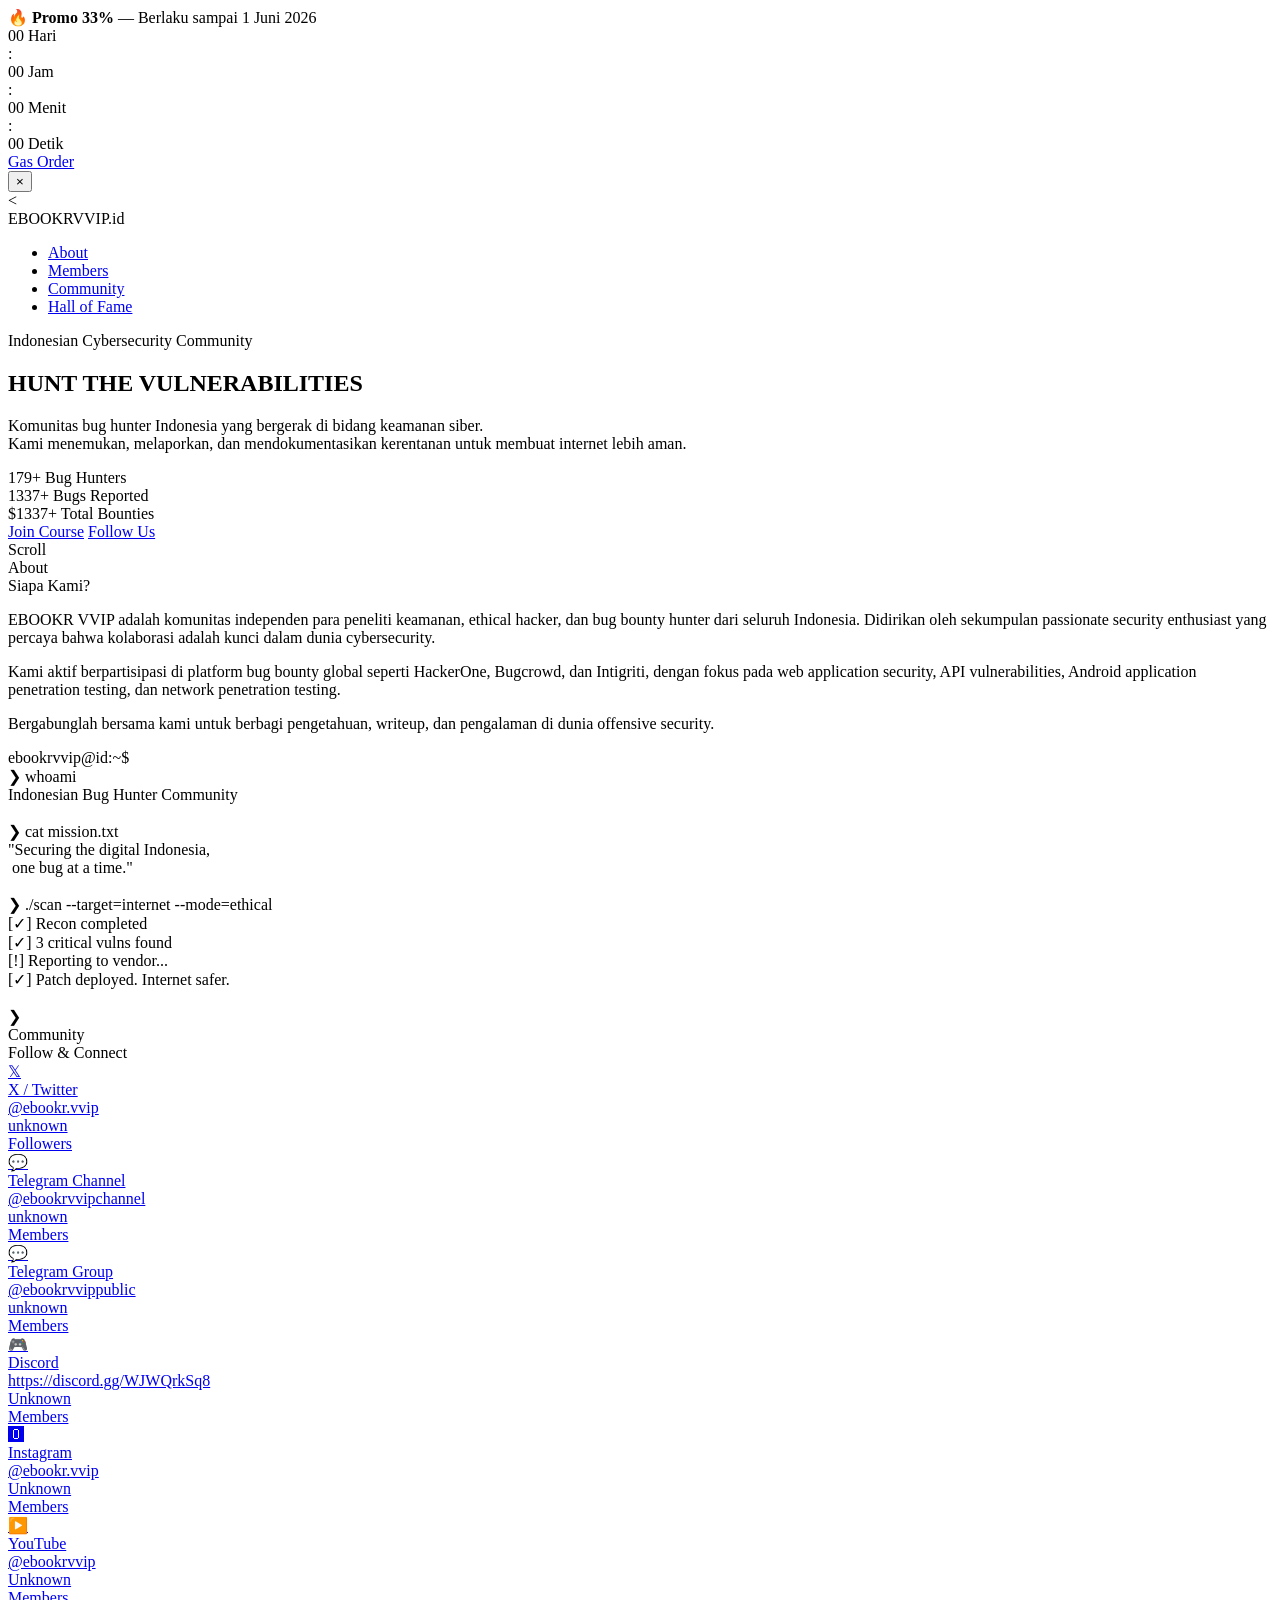
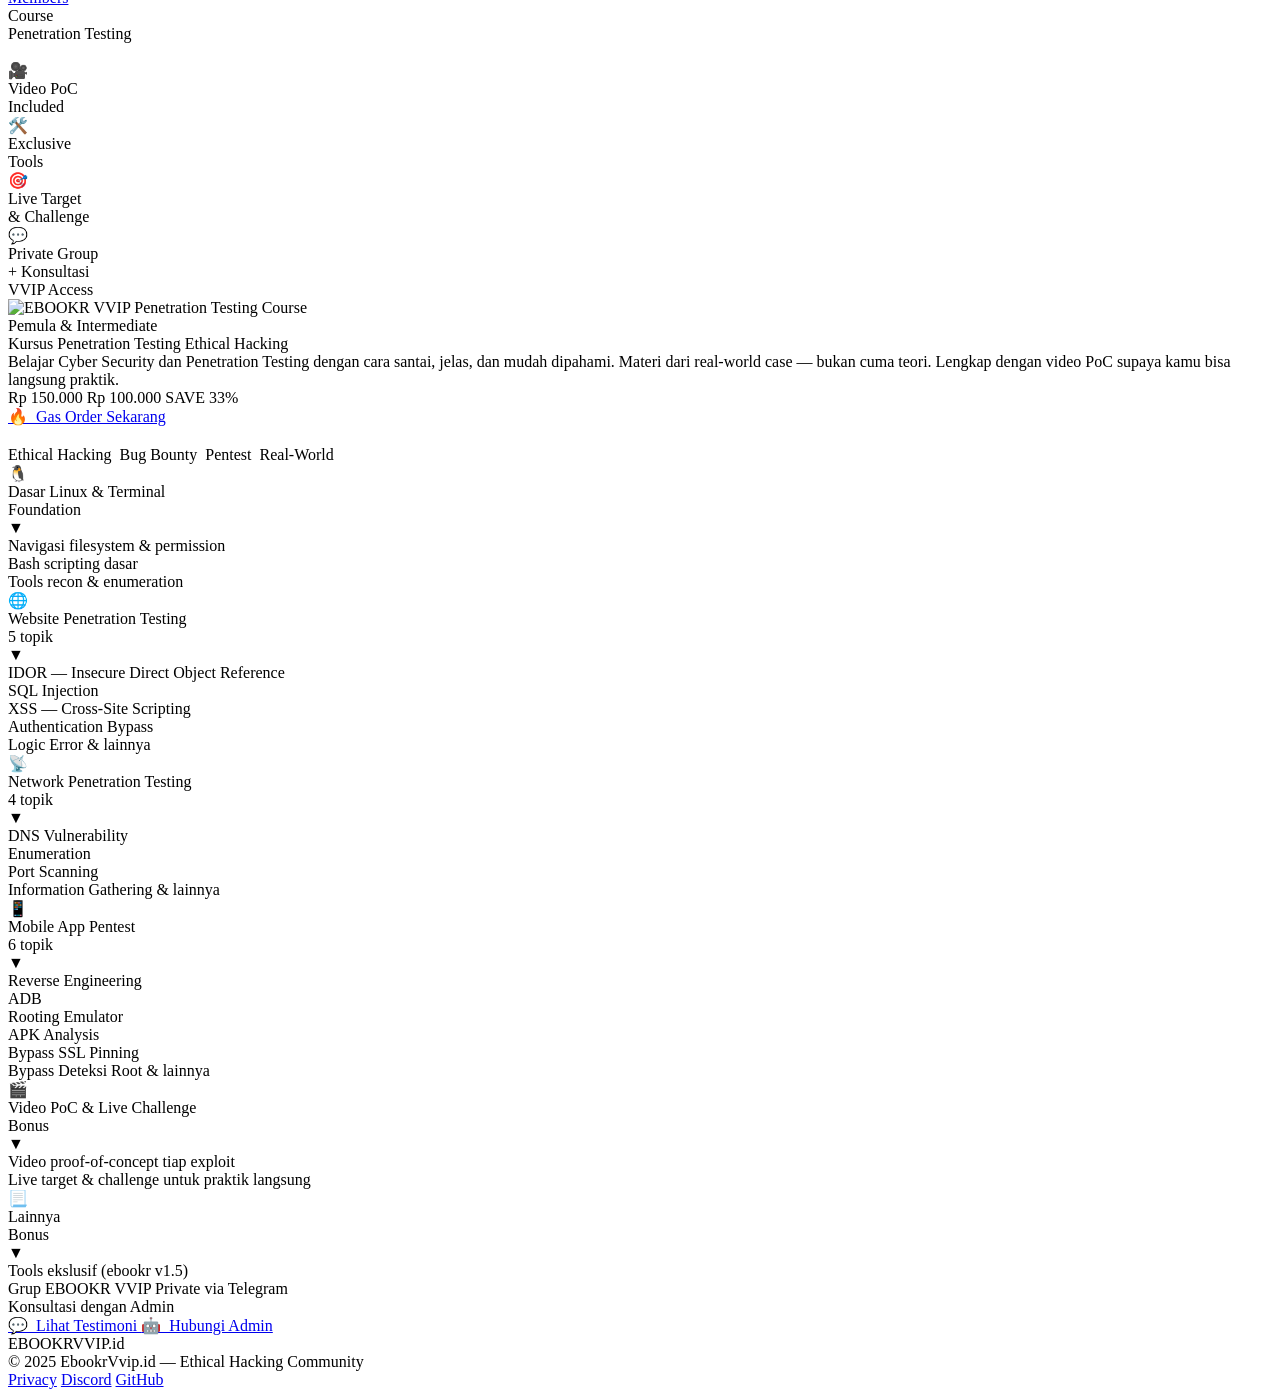
==== index.html @ 98085279 "Create index.html" ====
<!DOCTYPE html>
<html lang="en">
<head>
<meta charset="UTF-8">
<meta name="viewport" content="width=device-width, initial-scale=1.0">
<title>EbookrVvip Community</title>
<link href="https://fonts.googleapis.com/css2?family=Share+Tech+Mono&family=Syne:wght@400;700;800&family=JetBrains+Mono:wght@300;400;700&display=swap" rel="stylesheet">
 <link rel="stylesheet" href="assets/style.css">
<base target="_blank">
</head>
<body>

<!-- COUNTDOWN BANNER -->
<div class="countdown-banner" id="countdownBanner">
  <div class="countdown-left">
    <div class="countdown-pulse"></div>
    <span class="countdown-text">🔥 <strong> Promo 33% </strong> — Berlaku sampai 1 Juni 2026</span>
  </div>
  <div class="countdown-timer" id="countdownTimer">
    <div class="timer-unit">
      <span class="timer-num" id="cd-days">00</span>
      <span class="timer-label">Hari</span>
    </div>
    <span class="timer-sep">:</span>
    <div class="timer-unit">
      <span class="timer-num" id="cd-hours">00</span>
      <span class="timer-label">Jam</span>
    </div>
    <span class="timer-sep">:</span>
    <div class="timer-unit">
      <span class="timer-num" id="cd-minutes">00</span>
      <span class="timer-label">Menit</span>
    </div>
    <span class="timer-sep">:</span>
    <div class="timer-unit">
      <span class="timer-num" id="cd-seconds">00</span>
      <span class="timer-label">Detik</span>
    </div>
  </div>
  <div class="countdown-cta">
    <a href="https://lynk.id/randiansyah/46k59l3j9nzg" class="countdown-btn" target="_blank">Gas Order</a>
  </div>
  <button class="countdown-close" onclick="closeBanner()" title="Tutup">×</button>
</div>


<div class="cursor" id="cursor"></div>
<div class="cursor-ring" id="cursorRing"></div>

<!-- NAV -->
<<nav>
  <div class="logo">EBOOKR<span>VVIP</span>.id</div>
  <ul>
    <li><a href="#about">About</a></li>
    <li><a href="#members">Members</a></li>
    <li><a href="#socmed">Community</a></li>
    <li><a href="#achievements">Hall of Fame</a></li>
  </ul>
</nav>

<!-- HERO -->
<section class="hero">
  <div class="hero-bg-orb orb1"></div>
  <div class="hero-bg-orb orb2"></div>

  <div class="hero-eyebrow">Indonesian Cybersecurity Community</div>
  <h1>
    <span class="line1">HUNT THE</span>
    <span class="line2">VULNERABILITIES</span>
  </h1>
  <p class="hero-sub">
    Komunitas bug hunter Indonesia yang bergerak di bidang keamanan siber.<br>
    Kami menemukan, melaporkan, dan mendokumentasikan kerentanan untuk membuat internet lebih aman.
  </p>

  <div class="hero-stats">
    <div class="stat-item">
      <span class="stat-num">179+</span>
      <span class="stat-label">Bug Hunters</span>
    </div>
    <div class="stat-item">
      <span class="stat-num">1337+</span>
      <span class="stat-label">Bugs Reported</span>
    </div>
    <div class="stat-item">
      <span class="stat-num">$1337+</span>
      <span class="stat-label">Total Bounties</span>
    </div>
  </div>

  <div class="hero-cta">
    <a href="https://lynk.id/randiansyah" class="btn-primary" target="_blank">Join Course</a>
    <a href="https://linktr.ee/ebookr.vvip" class="btn-outline" target="_blank">Follow Us</a>
  </div>

  <div class="scroll-indicator">
    <div class="scroll-line"></div>
    <span class="scroll-text">Scroll</span>
  </div>
</section>

<div class="divider"></div>

<!-- ABOUT -->
<section id="about">
  <div class="section-label">About</div>
  <div class="section-title reveal">Siapa Kami?</div>

  <div class="about-grid">
    <div class="about-text reveal">
      <p>EBOOKR VVIP adalah komunitas independen para peneliti keamanan, ethical hacker, dan bug bounty hunter dari seluruh Indonesia. Didirikan oleh sekumpulan passionate security enthusiast yang percaya bahwa kolaborasi adalah kunci dalam dunia cybersecurity.</p>
      <p>Kami aktif berpartisipasi di platform bug bounty global seperti HackerOne, Bugcrowd, dan Intigriti, dengan fokus pada web application security, API vulnerabilities, Android application penetration testing,  dan network penetration testing.</p>
      <p>Bergabunglah bersama kami untuk berbagi pengetahuan, writeup, dan pengalaman di dunia offensive security.</p>
    </div>

    <div class="terminal-box reveal">
      <div class="terminal-header">
        <div class="dot red"></div>
        <div class="dot yellow"></div>
        <div class="dot green"></div>
        <span class="terminal-title">ebookrvvip@id:~$</span>
      </div>
      <div class="term-line"><span class="term-prompt">❯ </span><span class="term-cmd">whoami</span></div>
      <div class="term-line term-out">Indonesian Bug Hunter Community</div>
      <br>
      <div class="term-line"><span class="term-prompt">❯ </span><span class="term-cmd">cat mission.txt</span></div>
      <div class="term-line term-out">"Securing the digital Indonesia,</div>
      <div class="term-line term-out">&nbsp;one bug at a time."</div>
      <br>
      <div class="term-line"><span class="term-prompt">❯ </span><span class="term-cmd">./scan --target=internet --mode=ethical</span></div>
      <div class="term-line term-success">[✓] Recon completed</div>
      <div class="term-line term-success">[✓] 3 critical vulns found</div>
      <div class="term-line term-warn">[!] Reporting to vendor...</div>
      <div class="term-line term-success">[✓] Patch deployed. Internet safer.</div>
      <br>
      <div class="term-line"><span class="term-prompt">❯ </span><span class="term-cursor"></span></div>
    </div>
  </div>
</section>

<div class="divider"></div>

<!-- MEMBERS -->
<!--
<section id="members">
  <div class="section-label">Members</div>
  <div class="section-title reveal">Top Hunters</div>

  <div class="members-grid">
    <div class="member-card reveal">
      <div class="member-avatar">
        🦅
        <div class="online-dot"></div>
      </div>
      <div class="member-handle">randixploit</div>
      <div class="member-role">Core Member · Pentest Lead</div>
      <div class="member-tags">
        <span class="tag">Web AppSec</span>
        <span class="tag">API Recon</span>
        <span class="tag">Automation</span>
      </div>
      <div class="member-stats">
        <div class="m-stat">
          <span class="m-stat-num">48</span>
          <span class="m-stat-label">Bugs</span>
        </div>
        <div class="m-stat">
          <span class="m-stat-num">$12K</span>
          <span class="m-stat-label">Bounties</span>
        </div>
        <div class="m-stat">
          <span class="m-stat-num">P1×7</span>
          <span class="m-stat-label">Critical</span>
        </div>
      </div>
    </div>

    <div class="member-card reveal">
      <div class="member-avatar">🕷️</div>
      <div class="member-handle">vxNull</div>
      <div class="member-role">Senior Hunter · OSINT Specialist</div>
      <div class="member-tags">
        <span class="tag">OSINT</span>
        <span class="tag">Subdomain</span>
        <span class="tag">Recon-ng</span>
      </div>
      <div class="member-stats">
        <div class="m-stat">
          <span class="m-stat-num">61</span>
          <span class="m-stat-label">Bugs</span>
        </div>
        <div class="m-stat">
          <span class="m-stat-num">$18K</span>
          <span class="m-stat-label">Bounties</span>
        </div>
        <div class="m-stat">
          <span class="m-stat-num">P1×11</span>
          <span class="m-stat-label">Critical</span>
        </div>
      </div>
    </div>

    <div class="member-card reveal">
      <div class="member-avatar">🔐</div>
      <div class="member-handle">cr4ckd3v</div>
      <div class="member-role">Hunter · Mobile Security</div>
      <div class="member-tags">
        <span class="tag">Android</span>
        <span class="tag">Frida</span>
        <span class="tag">APK Reverse</span>
      </div>
      <div class="member-stats">
        <div class="m-stat">
          <span class="m-stat-num">33</span>
          <span class="m-stat-label">Bugs</span>
        </div>
        <div class="m-stat">
          <span class="m-stat-num">$9K</span>
          <span class="m-stat-label">Bounties</span>
        </div>
        <div class="m-stat">
          <span class="m-stat-num">P1×5</span>
          <span class="m-stat-label">Critical</span>
        </div>
      </div>
    </div>

    <div class="member-card reveal">
      <div class="member-avatar">⚡</div>
      <div class="member-handle">0xSilent</div>
      <div class="member-role">Hunter · Network & Infra</div>
      <div class="member-tags">
        <span class="tag">Network</span>
        <span class="tag">Nmap</span>
        <span class="tag">Nuclei</span>
      </div>
      <div class="member-stats">
        <div class="m-stat">
          <span class="m-stat-num">27</span>
          <span class="m-stat-label">Bugs</span>
        </div>
        <div class="m-stat">
          <span class="m-stat-num">$7K</span>
          <span class="m-stat-label">Bounties</span>
        </div>
        <div class="m-stat">
          <span class="m-stat-num">P1×4</span>
          <span class="m-stat-label">Critical</span>
        </div>
      </div>
    </div>

    <div class="member-card reveal">
      <div class="member-avatar">🧬</div>
      <div class="member-handle">bytePhantom</div>
      <div class="member-role">Hunter · Cloud Security</div>
      <div class="member-tags">
        <span class="tag">AWS</span>
        <span class="tag">S3 Misconfig</span>
        <span class="tag">IAM</span>
      </div>
      <div class="member-stats">
        <div class="m-stat">
          <span class="m-stat-num">19</span>
          <span class="m-stat-label">Bugs</span>
        </div>
        <div class="m-stat">
          <span class="m-stat-num">$6K</span>
          <span class="m-stat-label">Bounties</span>
        </div>
        <div class="m-stat">
          <span class="m-stat-num">P1×3</span>
          <span class="m-stat-label">Critical</span>
        </div>
      </div>
    </div>

    <div class="member-card reveal">
      <div class="member-avatar">🌑</div>
      <div class="member-handle">gr4vityOff</div>
      <div class="member-role">Hunter · Crypto & Blockchain</div>
      <div class="member-tags">
        <span class="tag">Web3</span>
        <span class="tag">Smart Contract</span>
        <span class="tag">DeFi</span>
      </div>
      <div class="member-stats">
        <div class="m-stat">
          <span class="m-stat-num">22</span>
          <span class="m-stat-label">Bugs</span>
        </div>
        <div class="m-stat">
          <span class="m-stat-num">$14K</span>
          <span class="m-stat-label">Bounties</span>
        </div>
        <div class="m-stat">
          <span class="m-stat-num">P1×6</span>
          <span class="m-stat-label">Critical</span>
        </div>
      </div>
    </div>
  </div>
</section>
-->

<div class="divider"></div>

<!-- SOCMED -->
<section id="socmed" class="socmed-section">
  <div class="section-label">Community</div>
  <div class="section-title reveal">Follow & Connect</div>

  <div class="socmed-grid reveal">
    <a href="#" class="socmed-card">
      <div class="socmed-icon">𝕏</div>
      <div class="socmed-name">X / Twitter</div>
      <div class="socmed-handle">@ebookr.vvip</div>
      <div class="socmed-followers">unknown</div>
      <div class="socmed-flabel">Followers</div>
    </a>
    <a href="#" class="socmed-card">
      <div class="socmed-icon">💬</div>
      <div class="socmed-name">Telegram Channel</div>
      <div class="socmed-handle">@ebookrvvipchannel</div>
      <div class="socmed-followers">unknown</div>
      <div class="socmed-flabel">Members</div>
    </a>
    <a href="#" class="socmed-card">
      <div class="socmed-icon">💬</div>
      <div class="socmed-name">Telegram Group</div>
      <div class="socmed-handle">@ebookrvvippublic</div>
      <div class="socmed-followers">unknown</div>
      <div class="socmed-flabel">Members</div>
    </a>
    <a href="#" class="socmed-card">
      <div class="socmed-icon">🎮</div>
      <div class="socmed-name">Discord</div>
      <div class="socmed-handle">https://discord.gg/WJWQrkSq8</div>
      <div class="socmed-followers">Unknown</div>
      <div class="socmed-flabel">Members</div>
    </a>
    <a href="#" class="socmed-card">
      <div class="socmed-icon">🅾</div>
      <div class="socmed-name">Instagram</div>
      <div class="socmed-handle">@ebookr.vvip</div>
      <div class="socmed-followers">Unknown</div>
      <div class="socmed-flabel">Members</div>
    </a>
    <a href="#" class="socmed-card">
      <div class="socmed-icon">▶️</div>
      <div class="socmed-name">YouTube</div>
      <div class="socmed-handle">@ebookrvvip</div>
      <div class="socmed-followers">Unknown</div>
      <div class="socmed-flabel">Members</div>
    </a>
  </div>

  <!-- Feed posts -->
  <!--
  <div class="section-label reveal" style="margin-bottom: 24px;">Latest Posts</div>
  <div class="feed-grid">
    <div class="feed-post reveal">
      <div class="feed-platform"><div class="platform-dot"></div>X / Twitter</div>
      <div class="feed-content">
        Baru submit P1 ke <span class="highlight">@HackerOne</span> — IDOR di endpoint admin yang nge-bypass authorization check. Writeup coming soon 🔥
        <span class="highlight">#BugBounty #IDOR #WebSecurity</span>
      </div>
      <div class="feed-engagement">
        <span class="eng-item">♥ 142</span>
        <span class="eng-item">↺ 38</span>
        <span class="eng-item">💬 21</span>
      </div>
      <div class="feed-meta">
        <span class="feed-author"><span>@randixploit</span></span>
        <span class="feed-time">2 jam lalu</span>
      </div>
    </div>

    <div class="feed-post reveal">
      <div class="feed-platform"><div class="platform-dot"></div>Telegram</div>
      <div class="feed-content">
        <span class="highlight">[Writeup]</span> Cara bypass WAF menggunakan Unicode normalization di input parameter. Link artikel lengkap ada di channel. Jangan lupa share ke teman hunter kalian!
      </div>
      <div class="feed-engagement">
        <span class="eng-item">👁 892</span>
        <span class="eng-item">🔁 156</span>
      </div>
      <div class="feed-meta">
        <span class="feed-author"><span>@vxNull</span></span>
        <span class="feed-time">5 jam lalu</span>
      </div>
    </div>

    <div class="feed-post reveal">
      <div class="feed-platform"><div class="platform-dot"></div>Medium</div>
      <div class="feed-content">
        <span class="highlight">New writeup:</span> "From Zero to $5,000 — How I Found a Critical RCE in a Fortune 500 Company's Public API Using Only Open Source Tools"
      </div>
      <div class="feed-engagement">
        <span class="eng-item">👏 312</span>
        <span class="eng-item">💬 47</span>
        <span class="eng-item">🔖 89</span>
      </div>
      <div class="feed-meta">
        <span class="feed-author"><span>@cr4ckd3v</span></span>
        <span class="feed-time">1 hari lalu</span>
      </div>
    </div>
  </div>
</section>
-->

<div class="divider"></div>

<!-- ACHIEVEMENTS -->
<!--
<section id="achievements">
  <div class="section-label">Hall of Fame</div>
  <div class="section-title reveal">Community Achievements</div>

  <div class="achievements-grid">
    <div class="achievement-card reveal">
      <div class="achievement-icon">🏆</div>
      <div class="achievement-name">Top 10 HackerOne</div>
      <div class="achievement-desc">3 anggota kami masuk leaderboard global HackerOne Q1 2025</div>
    </div>
    <div class="achievement-card reveal">
      <div class="achievement-icon">💀</div>
      <div class="achievement-name">Critical Hunter</div>
      <div class="achievement-desc">Total 52 vulnerabilitas P1/Critical berhasil ditemukan dan dilaporkan</div>
    </div>
    <div class="achievement-card reveal">
      <div class="achievement-icon">🌐</div>
      <div class="achievement-name">CVE Published</div>
      <div class="achievement-desc">7 CVE resmi atas nama anggota BugHunter.id di database NVD</div>
    </div>
    <div class="achievement-card reveal">
      <div class="achievement-icon">🎓</div>
      <div class="achievement-name">Knowledge Sharing</div>
      <div class="achievement-desc">100+ writeup teknis dipublikasikan, dibaca lebih dari 500K kali</div>
    </div>
  </div>
</section>
-->

<!-- COURSE -->
<section id="course" class="course-section">
  <div class="section-label">Course</div>
  <div class="section-title reveal">Penetration Testing<br><span style="background: linear-gradient(135deg, var(--purple-bright), var(--accent)); -webkit-background-clip: text; -webkit-text-fill-color: transparent; background-clip: text;">Mastery Course</span></div>

  <!-- Perks row -->
  <div class="course-perks reveal">
    <div class="perk-item">
      <div class="perk-icon">🎥</div>
      <div class="perk-label">Video PoC<br>Included</div>
    </div>
    <div class="perk-item">
      <div class="perk-icon">🛠️</div>
      <div class="perk-label">Exclusive<br>Tools</div>
    </div>
    <div class="perk-item">
      <div class="perk-icon">🎯</div>
      <div class="perk-label">Live Target<br>& Challenge</div>
    </div>
    <div class="perk-item">
      <div class="perk-icon">💬</div>
      <div class="perk-label">Private Group<br>+ Konsultasi</div>
    </div>
  </div>

  <div class="course-wrapper">

    <!-- LEFT: Course Card -->
    <div class="course-card reveal">
      <div class="course-img-wrap" id="courseImgWrap">
        <div class="course-badge">VVIP Access</div>
        <img src="file:///C:/Users/randixploit/Downloads/poster.png" alt="EBOOKR VVIP Penetration Testing Course" id="courseImg">
      </div>

      <div class="course-body">
        <div class="course-level">Pemula & Intermediate</div>
        <div class="course-title">Kursus Penetration Testing Ethical Hacking</div>
        <div class="course-desc">
          Belajar Cyber Security dan Penetration Testing dengan cara santai, jelas, dan mudah dipahami. Materi dari real-world case — bukan cuma teori. Lengkap dengan video PoC supaya kamu bisa langsung praktik.
        </div>

        <div class="course-price-wrap">
          <span class="course-price-old">Rp 150.000</span>
          <span class="course-price-new">Rp 100.000</span>
          <span class="course-discount">SAVE 33%</span>
        </div>

        <a href="https://lynk.id/randiansyah/46k59l3j9nzg" class="course-cta" target="_blank">
          <span>🔥 &nbsp;Gas Order Sekarang</span>
        </a>

        <div style="margin-top: 20px; display: flex; gap: 8px; flex-wrap: wrap;">
          <span class="tag">Ethical Hacking</span>
          <span class="tag">Bug Bounty</span>
          <span class="tag">Pentest</span>
          <span class="tag">Real-World</span>
        </div>
      </div>
    </div>

    <!-- RIGHT: Module accordion -->
    <div class="course-modules reveal">

      <div class="module-group" onclick="toggleModule(this)">
        <div class="module-header">
          <div class="module-icon">🐧</div>
          <div class="module-name">Dasar Linux & Terminal</div>
          <div class="module-count">Foundation</div>
          <div class="module-arrow">▼</div>
        </div>
        <div class="module-items">
          <div class="module-item">Navigasi filesystem & permission</div>
          <div class="module-item">Bash scripting dasar</div>
          <div class="module-item">Tools recon & enumeration</div>
        </div>
      </div>

      <div class="module-group" onclick="toggleModule(this)">
        <div class="module-header">
          <div class="module-icon">🌐</div>
          <div class="module-name">Website Penetration Testing</div>
          <div class="module-count">5 topik</div>
          <div class="module-arrow">▼</div>
        </div>
        <div class="module-items">
          <div class="module-item">IDOR — Insecure Direct Object Reference</div>
          <div class="module-item">SQL Injection</div>
          <div class="module-item">XSS — Cross-Site Scripting</div>
          <div class="module-item">Authentication Bypass</div>
          <div class="module-item">Logic Error & lainnya</div>
        </div>
      </div>

      <div class="module-group" onclick="toggleModule(this)">
        <div class="module-header">
          <div class="module-icon">📡</div>
          <div class="module-name">Network Penetration Testing</div>
          <div class="module-count">4 topik</div>
          <div class="module-arrow">▼</div>
        </div>
        <div class="module-items">
          <div class="module-item">DNS Vulnerability</div>
          <div class="module-item">Enumeration</div>
          <div class="module-item">Port Scanning</div>
          <div class="module-item">Information Gathering & lainnya</div>
        </div>
      </div>

      <div class="module-group" onclick="toggleModule(this)">
        <div class="module-header">
          <div class="module-icon">📱</div>
          <div class="module-name">Mobile App Pentest</div>
          <div class="module-count">6 topik</div>
          <div class="module-arrow">▼</div>
        </div>
        <div class="module-items">
          <div class="module-item">Reverse Engineering</div>
          <div class="module-item">ADB</div>
          <div class="module-item">Rooting Emulator</div>
          <div class="module-item">APK Analysis</div>
          <div class="module-item">Bypass SSL Pinning</div>
          <div class="module-item">Bypass Deteksi Root & lainnya</div>
        </div>
      </div>

      <div class="module-group" onclick="toggleModule(this)">
        <div class="module-header">
          <div class="module-icon">🎬</div>
          <div class="module-name">Video PoC & Live Challenge</div>
          <div class="module-count">Bonus</div>
          <div class="module-arrow">▼</div>
        </div>
        <div class="module-items">
          <div class="module-item">Video proof-of-concept tiap exploit</div>
          <div class="module-item">Live target & challenge untuk praktik langsung</div>
        </div>
      </div>

      <div class="module-group" onclick="toggleModule(this)">
        <div class="module-header">
          <div class="module-icon">📃</div>
          <div class="module-name">Lainnya</div>
          <div class="module-count">Bonus</div>
          <div class="module-arrow">▼</div>
        </div>
        <div class="module-items">
          <div class="module-item">Tools ekslusif (ebookr v1.5)</div>
          <div class="module-item">Grup EBOOKR VVIP Private via Telegram</div>
          <div class="module-item">Konsultasi dengan Admin</div>
        </div>
      </div>

      

      <!-- Contact row -->
      <div class="module-contact-row">
        <a href="https://t.me/testimoniebookr" target="_blank" class="module-contact-btn">
          💬 &nbsp;Lihat Testimoni
        </a>
        <a href="https://t.me/randixploit1337" target="_blank" class="module-contact-btn">
          🤖 &nbsp;Hubungi Admin
        </a>
      </div>
    </div>

  </div>
</section>

<div class="divider"></div>

<!-- FOOTER -->
<footer>
  <div class="footer-logo">EBOOKR<span>VVIP</span>.id</div>
  <div class="footer-copy">© 2025 EbookrVvip.id — Ethical Hacking Community</div>
  <div class="footer-links">
    <a href="#">Privacy</a>
    <a href="https://discord.gg/WJWQrkSq8">Discord</a>
    <a href="https://github.com/ebookrvvip">GitHub</a>
  </div>
</footer>

<script script="assets/script.js">
</body>
</html>
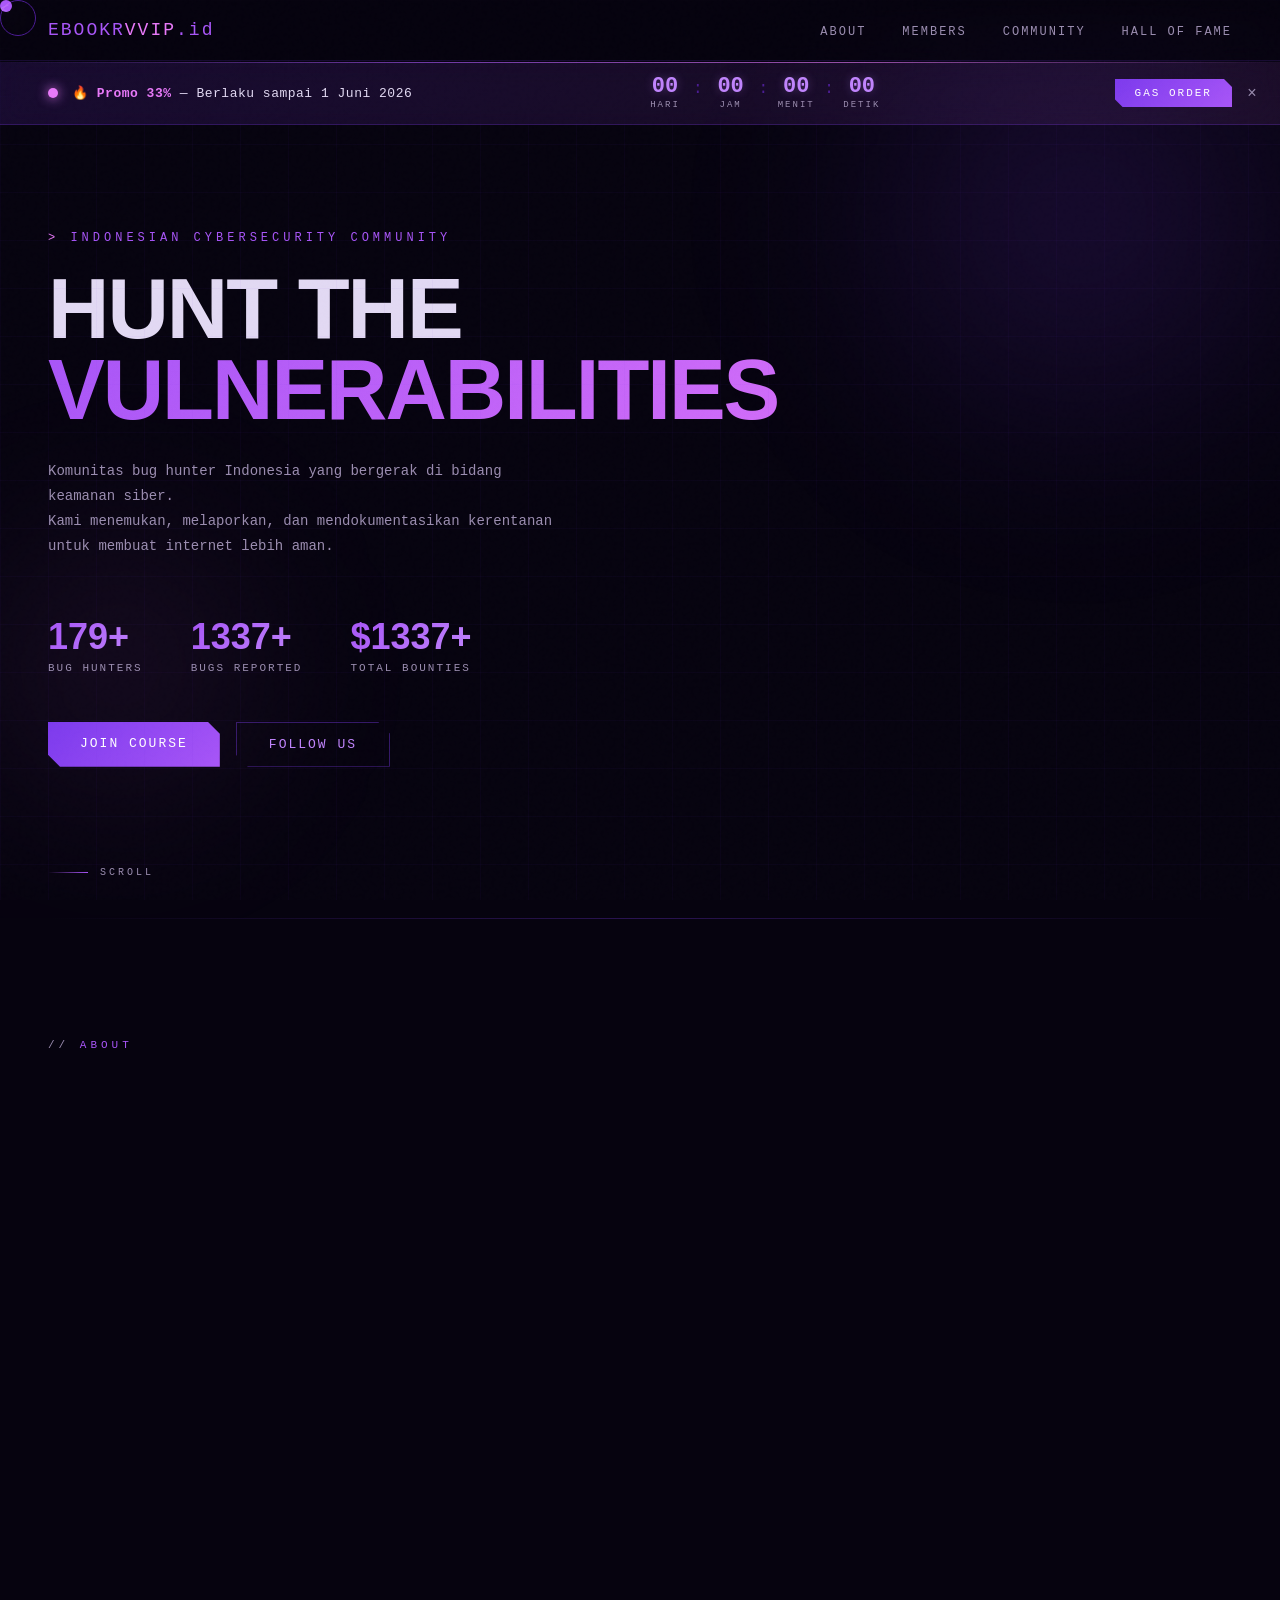
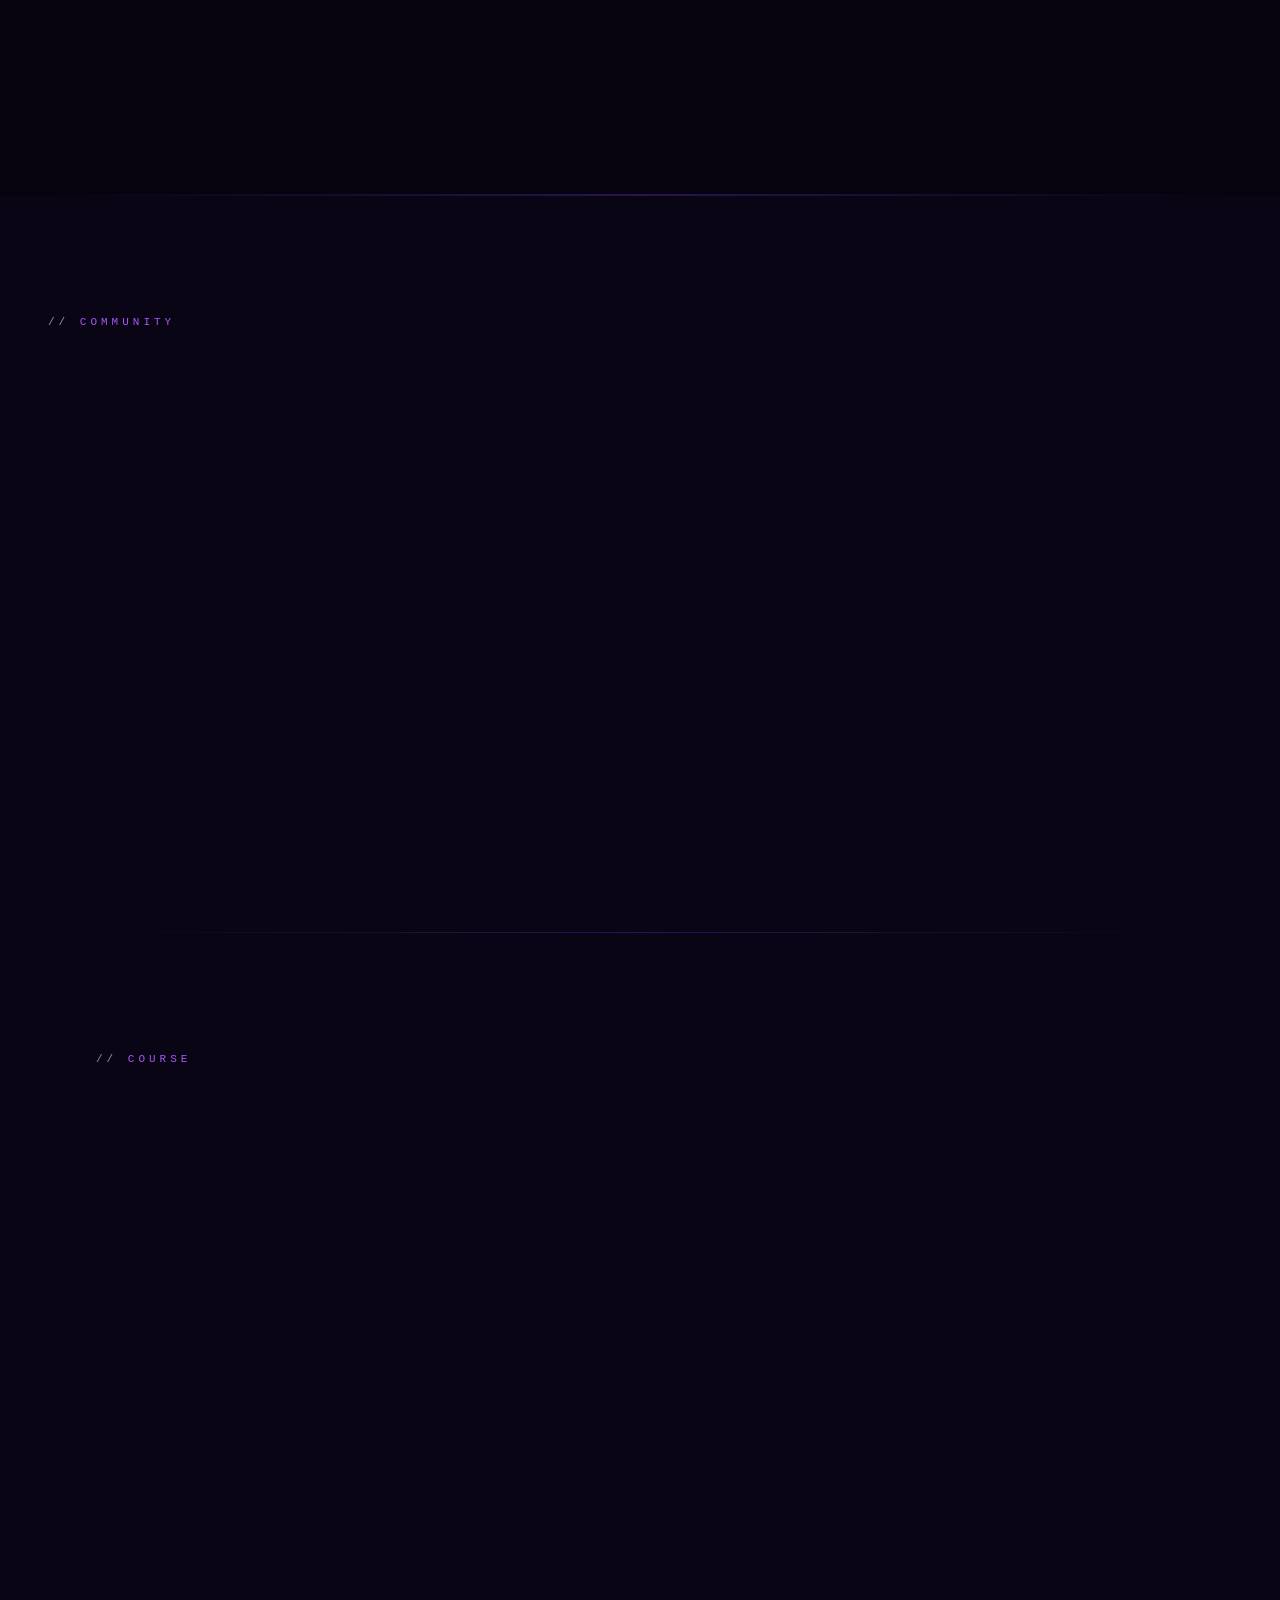
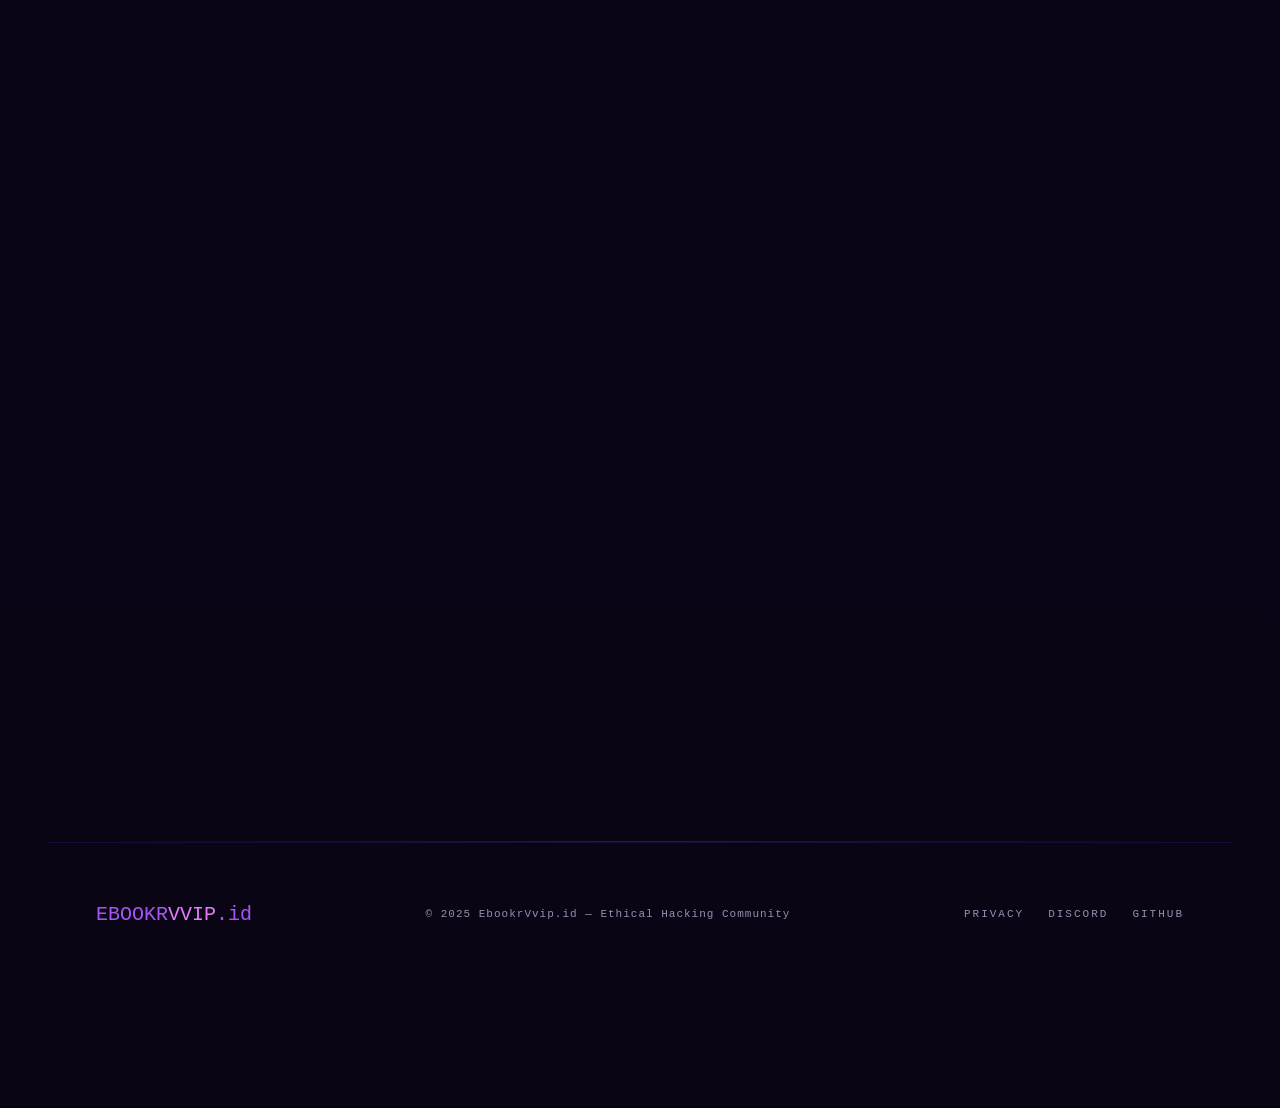
==== commit 8df6262d: "Update index.html" ====
--- a/index.html
+++ b/index.html
@@ -474,7 +474,7 @@
     <div class="course-card reveal">
       <div class="course-img-wrap" id="courseImgWrap">
         <div class="course-badge">VVIP Access</div>
-        <img src="file:///C:/Users/randixploit/Downloads/poster.png" alt="EBOOKR VVIP Penetration Testing Course" id="courseImg">
+        <img src="assets/poster.png" alt="EBOOKR VVIP Penetration Testing Course" id="courseImg">
       </div>
 
       <div class="course-body">
--- a/assets/style.css
+++ b/assets/style.css
@@ -0,0 +1,1392 @@
+:root {
+  --bg: #06030f;
+  --bg2: #0d0820;
+  --purple: #7c3aed;
+  --purple-bright: #a855f7;
+  --purple-dim: #4c1d95;
+  --purple-glow: #c084fc;
+  --accent: #e879f9;
+  --text: #e2d9f3;
+  --text-dim: #9b8db0;
+  --green: #4ade80;
+  --red: #f87171;
+}
+
+* { margin: 0; padding: 0; box-sizing: border-box; }
+
+html { scroll-behavior: smooth; }
+
+body {
+  background: var(--bg);
+  color: var(--text);
+  font-family: 'Syne', sans-serif;
+  overflow-x: hidden;
+  cursor: none;
+}
+
+/* Custom cursor */
+.cursor {
+  position: fixed;
+  width: 12px;
+  height: 12px;
+  background: var(--purple-bright);
+  border-radius: 50%;
+  pointer-events: none;
+  z-index: 9999;
+  transition: transform 0.1s ease;
+  mix-blend-mode: screen;
+}
+.cursor-ring {
+  position: fixed;
+  width: 36px;
+  height: 36px;
+  border: 1px solid var(--purple-dim);
+  border-radius: 50%;
+  pointer-events: none;
+  z-index: 9998;
+  transition: all 0.15s ease;
+}
+
+/* Noise overlay */
+body::before {
+  content: '';
+  position: fixed;
+  inset: 0;
+  background-image: url("data:image/svg+xml,%3Csvg viewBox='0 0 256 256' xmlns='http://www.w3.org/2000/svg'%3E%3Cfilter id='noise'%3E%3CfeTurbulence type='fractalNoise' baseFrequency='0.9' numOctaves='4' stitchTiles='stitch'/%3E%3C/filter%3E%3Crect width='100%25' height='100%25' filter='url(%23noise)' opacity='0.04'/%3E%3C/svg%3E");
+  pointer-events: none;
+  z-index: 1000;
+  opacity: 0.4;
+}
+
+/* Grid background */
+body::after {
+  content: '';
+  position: fixed;
+  inset: 0;
+  background-image:
+    linear-gradient(rgba(124,58,237,0.04) 1px, transparent 1px),
+    linear-gradient(90deg, rgba(124,58,237,0.04) 1px, transparent 1px);
+  background-size: 48px 48px;
+  pointer-events: none;
+  z-index: 0;
+}
+
+/* NAV */
+nav {
+  position: fixed;
+  top: 0; left: 0; right: 0;
+  z-index: 101;
+  padding: 20px 48px;
+  display: flex;
+  justify-content: space-between;
+  align-items: center;
+  backdrop-filter: blur(12px);
+  background: rgba(6,3,15,0.7);
+  border-bottom: 1px solid rgba(124,58,237,0.15);
+}
+
+.logo {
+  font-family: 'Share Tech Mono', monospace;
+  font-size: 18px;
+  color: var(--purple-bright);
+  letter-spacing: 2px;
+}
+.logo span { color: var(--accent); }
+
+nav ul {
+  list-style: none;
+  display: flex;
+  gap: 36px;
+}
+nav ul a {
+  font-family: 'JetBrains Mono', monospace;
+  font-size: 12px;
+  color: var(--text-dim);
+  text-decoration: none;
+  letter-spacing: 2px;
+  text-transform: uppercase;
+  transition: color 0.2s;
+}
+nav ul a:hover { color: var(--purple-glow); }
+
+/* HERO */
+.hero {
+  min-height: 100vh;
+  display: flex;
+  flex-direction: column;
+  justify-content: center;
+  padding: 0 48px;
+  position: relative;
+  overflow: hidden;
+}
+
+.hero-bg-orb {
+  position: absolute;
+  border-radius: 50%;
+  filter: blur(80px);
+  pointer-events: none;
+}
+.orb1 {
+  width: 600px; height: 600px;
+  background: radial-gradient(circle, rgba(124,58,237,0.18) 0%, transparent 70%);
+  top: -100px; right: -100px;
+  animation: orb-pulse 8s ease-in-out infinite alternate;
+}
+.orb2 {
+  width: 400px; height: 400px;
+  background: radial-gradient(circle, rgba(232,121,249,0.1) 0%, transparent 70%);
+  bottom: 50px; left: -80px;
+  animation: orb-pulse 10s ease-in-out infinite alternate-reverse;
+}
+
+@keyframes orb-pulse {
+  0% { transform: scale(1) translate(0,0); opacity: 0.8; }
+  100% { transform: scale(1.15) translate(20px, -20px); opacity: 1; }
+}
+
+.hero-eyebrow {
+  font-family: 'JetBrains Mono', monospace;
+  font-size: 12px;
+  color: var(--purple-bright);
+  letter-spacing: 4px;
+  text-transform: uppercase;
+  margin-bottom: 24px;
+  opacity: 0;
+  animation: fade-up 0.8s ease forwards 0.2s;
+}
+.hero-eyebrow::before { content: '> '; color: var(--accent); }
+
+.hero h1 {
+  font-size: clamp(52px, 8vw, 85px);
+  font-weight: 800;
+  line-height: 0.95;
+  letter-spacing: -2px;
+  opacity: 0;
+  animation: fade-up 0.8s ease forwards 0.4s;
+}
+
+.hero h1 .line1 { display: block; color: var(--text); }
+.hero h1 .line2 {
+  display: block;
+  background: linear-gradient(135deg, var(--purple-bright), var(--accent));
+  -webkit-background-clip: text;
+  -webkit-text-fill-color: transparent;
+  background-clip: text;
+}
+
+.hero-sub {
+  margin-top: 28px;
+  max-width: 520px;
+  font-family: 'JetBrains Mono', monospace;
+  font-size: 14px;
+  line-height: 1.8;
+  color: var(--text-dim);
+  opacity: 0;
+  animation: fade-up 0.8s ease forwards 0.6s;
+}
+
+.hero-stats {
+  display: flex;
+  gap: 48px;
+  margin-top: 56px;
+  opacity: 0;
+  animation: fade-up 0.8s ease forwards 0.8s;
+}
+
+.stat-item { display: flex; flex-direction: column; gap: 4px; }
+.stat-num {
+  font-size: 36px;
+  font-weight: 800;
+  background: linear-gradient(135deg, var(--purple-bright), var(--purple-glow));
+  -webkit-background-clip: text;
+  -webkit-text-fill-color: transparent;
+  background-clip: text;
+}
+.stat-label {
+  font-family: 'JetBrains Mono', monospace;
+  font-size: 11px;
+  color: var(--text-dim);
+  letter-spacing: 2px;
+  text-transform: uppercase;
+}
+
+.hero-cta {
+  display: flex;
+  gap: 16px;
+  margin-top: 48px;
+  opacity: 0;
+  animation: fade-up 0.8s ease forwards 1s;
+}
+
+.btn-primary {
+  padding: 14px 32px;
+  background: linear-gradient(135deg, var(--purple), var(--purple-bright));
+  color: white;
+  font-family: 'JetBrains Mono', monospace;
+  font-size: 13px;
+  letter-spacing: 2px;
+  text-transform: uppercase;
+  border: none;
+  cursor: pointer;
+  text-decoration: none;
+  display: inline-block;
+  clip-path: polygon(0 0, calc(100% - 12px) 0, 100% 12px, 100% 100%, 12px 100%, 0 calc(100% - 12px));
+  transition: all 0.2s;
+}
+.btn-primary:hover {
+  background: linear-gradient(135deg, var(--purple-bright), var(--accent));
+  box-shadow: 0 0 24px rgba(168,85,247,0.4);
+}
+
+.btn-outline {
+  padding: 14px 32px;
+  background: transparent;
+  color: var(--purple-glow);
+  font-family: 'JetBrains Mono', monospace;
+  font-size: 13px;
+  letter-spacing: 2px;
+  text-transform: uppercase;
+  border: 1px solid rgba(124,58,237,0.4);
+  cursor: pointer;
+  text-decoration: none;
+  display: inline-block;
+  clip-path: polygon(0 0, calc(100% - 12px) 0, 100% 12px, 100% 100%, 12px 100%, 0 calc(100% - 12px));
+  transition: all 0.2s;
+}
+.btn-outline:hover {
+  border-color: var(--purple-bright);
+  background: rgba(124,58,237,0.1);
+}
+
+/* Scroll indicator */
+.scroll-indicator {
+  position: absolute;
+  bottom: 40px;
+  left: 48px;
+  display: flex;
+  align-items: center;
+  gap: 12px;
+  opacity: 0;
+  animation: fade-up 0.8s ease forwards 1.2s;
+}
+.scroll-line {
+  width: 40px;
+  height: 1px;
+  background: linear-gradient(90deg, transparent, var(--purple-bright));
+  animation: scroll-pulse 2s ease-in-out infinite;
+}
+.scroll-text {
+  font-family: 'JetBrains Mono', monospace;
+  font-size: 10px;
+  color: var(--text-dim);
+  letter-spacing: 3px;
+  text-transform: uppercase;
+}
+@keyframes scroll-pulse {
+  0%, 100% { opacity: 0.5; }
+  50% { opacity: 1; }
+}
+
+/* SECTIONS */
+section {
+  padding: 120px 48px;
+  position: relative;
+}
+
+.section-label {
+  font-family: 'JetBrains Mono', monospace;
+  font-size: 11px;
+  color: var(--purple-bright);
+  letter-spacing: 4px;
+  text-transform: uppercase;
+  margin-bottom: 16px;
+}
+.section-label::before { content: '// '; color: var(--text-dim); }
+
+.section-title {
+  font-size: clamp(32px, 4vw, 52px);
+  font-weight: 800;
+  letter-spacing: -1px;
+  margin-bottom: 64px;
+  line-height: 1.1;
+}
+
+/* ABOUT */
+.about-grid {
+  display: grid;
+  grid-template-columns: 1fr 1fr;
+  gap: 80px;
+  align-items: center;
+}
+
+.about-text p {
+  font-family: 'JetBrains Mono', monospace;
+  font-size: 14px;
+  line-height: 1.9;
+  color: var(--text-dim);
+  margin-bottom: 20px;
+}
+
+.terminal-box {
+  background: rgba(13,8,32,0.8);
+  border: 1px solid rgba(124,58,237,0.25);
+  padding: 28px;
+  font-family: 'JetBrains Mono', monospace;
+  font-size: 13px;
+  line-height: 1.8;
+  position: relative;
+  clip-path: polygon(0 0, calc(100% - 20px) 0, 100% 20px, 100% 100%, 0 100%);
+}
+.terminal-box::before {
+  content: '';
+  position: absolute;
+  top: 0; left: 0;
+  width: 100%; height: 1px;
+  background: linear-gradient(90deg, var(--purple), transparent);
+}
+
+.terminal-header {
+  display: flex;
+  align-items: center;
+  gap: 8px;
+  margin-bottom: 20px;
+  padding-bottom: 16px;
+  border-bottom: 1px solid rgba(124,58,237,0.15);
+}
+.dot { width: 10px; height: 10px; border-radius: 50%; }
+.dot.red { background: #f87171; }
+.dot.yellow { background: #fbbf24; }
+.dot.green { background: #4ade80; }
+.terminal-title {
+  font-size: 11px;
+  color: var(--text-dim);
+  letter-spacing: 2px;
+  margin-left: 8px;
+}
+
+.term-line { margin-bottom: 4px; }
+.term-prompt { color: var(--purple-bright); }
+.term-cmd { color: var(--text); }
+.term-out { color: var(--text-dim); padding-left: 0; }
+.term-success { color: var(--green); }
+.term-warn { color: #fbbf24; }
+.term-cursor {
+  display: inline-block;
+  width: 8px;
+  height: 14px;
+  background: var(--purple-bright);
+  vertical-align: middle;
+  animation: blink 1s step-end infinite;
+}
+@keyframes blink { 0%,100% { opacity: 1; } 50% { opacity: 0; } }
+
+/* MEMBERS */
+.members-grid {
+  display: grid;
+  grid-template-columns: repeat(3, 1fr);
+  gap: 24px;
+}
+
+.member-card {
+  background: rgba(13,8,32,0.6);
+  border: 1px solid rgba(124,58,237,0.15);
+  padding: 28px;
+  position: relative;
+  overflow: hidden;
+  transition: all 0.3s ease;
+  clip-path: polygon(0 0, calc(100% - 16px) 0, 100% 16px, 100% 100%, 0 100%);
+}
+.member-card::before {
+  content: '';
+  position: absolute;
+  top: 0; left: 0; right: 0;
+  height: 2px;
+  background: linear-gradient(90deg, transparent, var(--purple-bright), transparent);
+  opacity: 0;
+  transition: opacity 0.3s;
+}
+.member-card:hover {
+  border-color: rgba(168,85,247,0.4);
+  background: rgba(13,8,32,0.9);
+  transform: translateY(-4px);
+  box-shadow: 0 20px 40px rgba(124,58,237,0.15);
+}
+.member-card:hover::before { opacity: 1; }
+
+.member-avatar {
+  width: 56px;
+  height: 56px;
+  border-radius: 50%;
+  background: linear-gradient(135deg, var(--purple-dim), var(--purple));
+  display: flex;
+  align-items: center;
+  justify-content: center;
+  font-size: 22px;
+  margin-bottom: 16px;
+  border: 2px solid rgba(168,85,247,0.3);
+  position: relative;
+}
+.member-avatar::after {
+  content: '';
+  position: absolute;
+  inset: -4px;
+  border-radius: 50%;
+  border: 1px solid rgba(168,85,247,0.2);
+}
+
+.online-dot {
+  position: absolute;
+  bottom: 2px; right: 2px;
+  width: 12px; height: 12px;
+  border-radius: 50%;
+  background: var(--green);
+  border: 2px solid var(--bg);
+  box-shadow: 0 0 6px var(--green);
+}
+
+.member-handle {
+  font-family: 'Share Tech Mono', monospace;
+  font-size: 16px;
+  color: var(--purple-glow);
+  margin-bottom: 4px;
+}
+.member-handle::before { content: '@'; color: var(--accent); }
+
+.member-role {
+  font-family: 'JetBrains Mono', monospace;
+  font-size: 11px;
+  color: var(--text-dim);
+  letter-spacing: 2px;
+  text-transform: uppercase;
+  margin-bottom: 16px;
+}
+
+.member-tags {
+  display: flex;
+  flex-wrap: wrap;
+  gap: 6px;
+  margin-bottom: 16px;
+}
+.tag {
+  font-family: 'JetBrains Mono', monospace;
+  font-size: 10px;
+  padding: 3px 8px;
+  background: rgba(124,58,237,0.15);
+  border: 1px solid rgba(124,58,237,0.3);
+  color: var(--purple-bright);
+  letter-spacing: 1px;
+}
+
+.member-stats {
+  display: flex;
+  gap: 16px;
+  padding-top: 16px;
+  border-top: 1px solid rgba(124,58,237,0.1);
+}
+.m-stat {
+  display: flex;
+  flex-direction: column;
+  gap: 2px;
+}
+.m-stat-num {
+  font-size: 18px;
+  font-weight: 800;
+  color: var(--purple-bright);
+}
+.m-stat-label {
+  font-family: 'JetBrains Mono', monospace;
+  font-size: 9px;
+  color: var(--text-dim);
+  letter-spacing: 1px;
+  text-transform: uppercase;
+}
+
+/* SOCMED */
+.socmed-section { background: rgba(13,8,32,0.4); }
+
+.socmed-grid {
+  display: grid;
+  grid-template-columns: repeat(4, 1fr);
+  gap: 20px;
+  margin-bottom: 48px;
+}
+
+.socmed-card {
+  border: 1px solid rgba(124,58,237,0.2);
+  padding: 24px;
+  text-decoration: none;
+  color: var(--text);
+  display: flex;
+  flex-direction: column;
+  gap: 12px;
+  position: relative;
+  overflow: hidden;
+  transition: all 0.3s;
+  background: rgba(6,3,15,0.6);
+}
+.socmed-card::after {
+  content: '';
+  position: absolute;
+  inset: 0;
+  background: linear-gradient(135deg, rgba(124,58,237,0.08), transparent);
+  opacity: 0;
+  transition: opacity 0.3s;
+}
+.socmed-card:hover {
+  border-color: rgba(168,85,247,0.5);
+  transform: translateY(-4px);
+  box-shadow: 0 16px 32px rgba(124,58,237,0.2);
+}
+.socmed-card:hover::after { opacity: 1; }
+
+.socmed-icon { font-size: 28px; }
+
+.socmed-name {
+  font-family: 'Share Tech Mono', monospace;
+  font-size: 14px;
+  color: var(--purple-glow);
+  letter-spacing: 1px;
+}
+.socmed-handle {
+  font-family: 'JetBrains Mono', monospace;
+  font-size: 12px;
+  color: var(--text-dim);
+}
+.socmed-followers {
+  font-size: 24px;
+  font-weight: 800;
+  color: var(--purple-bright);
+  margin-top: auto;
+}
+.socmed-flabel {
+  font-family: 'JetBrains Mono', monospace;
+  font-size: 10px;
+  color: var(--text-dim);
+  letter-spacing: 2px;
+  text-transform: uppercase;
+}
+
+/* FEED */
+.feed-grid {
+  display: grid;
+  grid-template-columns: repeat(3, 1fr);
+  gap: 20px;
+}
+
+.feed-post {
+  background: rgba(13,8,32,0.7);
+  border: 1px solid rgba(124,58,237,0.15);
+  padding: 24px;
+  transition: all 0.3s;
+  position: relative;
+}
+.feed-post:hover {
+  border-color: rgba(168,85,247,0.35);
+  box-shadow: 0 12px 28px rgba(124,58,237,0.12);
+}
+
+.feed-platform {
+  font-family: 'JetBrains Mono', monospace;
+  font-size: 10px;
+  color: var(--accent);
+  letter-spacing: 2px;
+  text-transform: uppercase;
+  margin-bottom: 12px;
+  display: flex;
+  align-items: center;
+  gap: 6px;
+}
+.platform-dot {
+  width: 6px; height: 6px;
+  border-radius: 50%;
+  background: var(--accent);
+  box-shadow: 0 0 6px var(--accent);
+}
+
+.feed-content {
+  font-family: 'JetBrains Mono', monospace;
+  font-size: 13px;
+  line-height: 1.7;
+  color: var(--text);
+  margin-bottom: 16px;
+}
+.feed-content .highlight { color: var(--purple-bright); }
+
+.feed-meta {
+  display: flex;
+  justify-content: space-between;
+  align-items: center;
+  padding-top: 12px;
+  border-top: 1px solid rgba(124,58,237,0.1);
+}
+.feed-author {
+  font-family: 'Share Tech Mono', monospace;
+  font-size: 12px;
+  color: var(--text-dim);
+}
+.feed-author span { color: var(--purple-glow); }
+.feed-time {
+  font-family: 'JetBrains Mono', monospace;
+  font-size: 10px;
+  color: var(--text-dim);
+  opacity: 0.6;
+}
+.feed-engagement {
+  display: flex;
+  gap: 12px;
+  margin-top: 8px;
+}
+.eng-item {
+  font-family: 'JetBrains Mono', monospace;
+  font-size: 11px;
+  color: var(--text-dim);
+  display: flex;
+  align-items: center;
+  gap: 4px;
+}
+
+/* ACHIEVEMENTS */
+.achievements-grid {
+  display: grid;
+  grid-template-columns: repeat(4, 1fr);
+  gap: 20px;
+}
+.achievement-card {
+  border: 1px solid rgba(124,58,237,0.2);
+  padding: 24px;
+  text-align: center;
+  background: rgba(13,8,32,0.5);
+  transition: all 0.3s;
+  position: relative;
+  overflow: hidden;
+}
+.achievement-card::before {
+  content: '';
+  position: absolute;
+  bottom: 0; left: 0; right: 0;
+  height: 2px;
+  background: linear-gradient(90deg, transparent, var(--purple-bright), transparent);
+  transform: scaleX(0);
+  transition: transform 0.3s;
+}
+.achievement-card:hover::before { transform: scaleX(1); }
+.achievement-card:hover {
+  border-color: rgba(168,85,247,0.4);
+  background: rgba(13,8,32,0.8);
+}
+
+.achievement-icon { font-size: 36px; margin-bottom: 12px; }
+.achievement-name {
+  font-size: 14px;
+  font-weight: 700;
+  color: var(--purple-glow);
+  margin-bottom: 6px;
+}
+.achievement-desc {
+  font-family: 'JetBrains Mono', monospace;
+  font-size: 11px;
+  color: var(--text-dim);
+  line-height: 1.6;
+}
+
+/* FOOTER */
+footer {
+  padding: 60px 48px;
+  border-top: 1px solid rgba(124,58,237,0.15);
+  display: flex;
+  justify-content: space-between;
+  align-items: center;
+}
+
+.footer-logo {
+  font-family: 'Share Tech Mono', monospace;
+  font-size: 20px;
+  color: var(--purple-bright);
+}
+.footer-logo span { color: var(--accent); }
+
+.footer-copy {
+  font-family: 'JetBrains Mono', monospace;
+  font-size: 11px;
+  color: var(--text-dim);
+  letter-spacing: 1px;
+}
+
+.footer-links {
+  display: flex;
+  gap: 24px;
+}
+.footer-links a {
+  font-family: 'JetBrains Mono', monospace;
+  font-size: 11px;
+  color: var(--text-dim);
+  text-decoration: none;
+  letter-spacing: 2px;
+  text-transform: uppercase;
+  transition: color 0.2s;
+}
+.footer-links a:hover { color: var(--purple-bright); }
+
+/* divider */
+.divider {
+  height: 1px;
+  background: linear-gradient(90deg, transparent, rgba(124,58,237,0.3), transparent);
+  margin: 0 48px;
+}
+
+/* animations */
+@keyframes fade-up {
+  from { opacity: 0; transform: translateY(24px); }
+  to { opacity: 1; transform: translateY(0); }
+}
+
+.reveal {
+  opacity: 0;
+  transform: translateY(32px);
+  transition: opacity 0.7s ease, transform 0.7s ease;
+}
+.reveal.visible {
+  opacity: 1;
+  transform: translateY(0);
+}
+
+/* Scanline effect on hover for terminal */
+.terminal-box::after {
+  content: '';
+  position: absolute;
+  inset: 0;
+  background: repeating-linear-gradient(
+    0deg,
+    transparent,
+    transparent 2px,
+    rgba(124,58,237,0.015) 2px,
+    rgba(124,58,237,0.015) 4px
+  );
+  pointer-events: none;
+}
+
+/* ─── COURSE SECTION ─── */
+.course-section {
+  padding: 120px 48px;
+  position: relative;
+}
+
+.course-perks {
+  display: flex;
+  justify-content: center;
+  gap: 32px;
+  margin-bottom: 56px;
+  flex-wrap: wrap;
+}
+
+.perk-item {
+  display: flex;
+  flex-direction: column;
+  align-items: center;
+  gap: 10px;
+  text-align: center;
+  padding: 20px 16px;
+  min-width: 120px;
+}
+
+.perk-icon {
+  font-size: 28px;
+  width: 56px;
+  height: 56px;
+  display: flex;
+  align-items: center;
+  justify-content: center;
+  background: rgba(124,58,237,0.12);
+  border: 1px solid rgba(124,58,237,0.25);
+  border-radius: 12px;
+  transition: all 0.3s ease;
+}
+
+.perk-item:hover .perk-icon {
+  background: rgba(124,58,237,0.25);
+  border-color: var(--purple-bright);
+  box-shadow: 0 0 20px rgba(168,85,247,0.2);
+}
+
+.perk-label {
+  font-family: 'JetBrains Mono', monospace;
+  font-size: 10px;
+  color: var(--text-dim);
+  letter-spacing: 2px;
+  text-transform: uppercase;
+  line-height: 1.6;
+}
+
+.course-wrapper {
+  display: grid;
+  grid-template-columns: 420px 1fr;
+  gap: 48px;
+  align-items: start;
+  max-width: 1200px;
+  margin: 0 auto;
+}
+
+/* LEFT: Course Card */
+.course-card {
+  background: rgba(13,8,32,0.7);
+  border: 1px solid rgba(124,58,237,0.2);
+  position: relative;
+  overflow: hidden;
+  transition: all 0.3s ease;
+  clip-path: polygon(0 0, calc(100% - 20px) 0, 100% 20px, 100% 100%, 0 100%);
+}
+
+.course-card::before {
+  content: '';
+  position: absolute;
+  top: 0; left: 0; right: 0;
+  height: 2px;
+  background: linear-gradient(90deg, transparent, var(--purple-bright), transparent);
+  opacity: 0;
+  transition: opacity 0.3s;
+}
+
+.course-card:hover {
+  border-color: rgba(168,85,247,0.4);
+  box-shadow: 0 24px 48px rgba(124,58,237,0.18);
+}
+
+.course-card:hover::before { opacity: 1; }
+
+.course-img-wrap {
+  position: relative;
+  width: 100%;
+  aspect-ratio: 1 / 1;
+  background: linear-gradient(135deg, rgba(124,58,237,0.15), rgba(232,121,249,0.08));
+  display: flex;
+  align-items: center;
+  justify-content: center;
+  overflow: hidden;
+}
+.course-img-wrap img {
+  width: 100%;
+  height: 100%;
+  object-fit: cover;
+  display: block;
+}
+.course-img-wrap .course-img-placeholder {
+  display: flex;
+  flex-direction: column;
+  align-items: center;
+  justify-content: center;
+  gap: 8px;
+  color: var(--text-dim);
+  font-family: 'JetBrains Mono', monospace;
+  font-size: 12px;
+  letter-spacing: 1px;
+  width: 100%;
+  height: 100%;
+}
+
+.course-img-wrap::after {
+  content: '';
+  position: absolute;
+  inset: 0;
+  background: repeating-linear-gradient(
+    0deg,
+    transparent,
+    transparent 2px,
+    rgba(124,58,237,0.02) 2px,
+    rgba(124,58,237,0.02) 4px
+  );
+  pointer-events: none;
+}
+
+.course-badge {
+  position: absolute;
+  top: 16px;
+  right: 16px;
+  padding: 6px 14px;
+  background: linear-gradient(135deg, var(--purple), var(--purple-bright));
+  color: white;
+  font-family: 'JetBrains Mono', monospace;
+  font-size: 10px;
+  letter-spacing: 2px;
+  text-transform: uppercase;
+  z-index: 2;
+  clip-path: polygon(0 0, calc(100% - 6px) 0, 100% 6px, 100% 100%, 6px 100%, 0 calc(100% - 6px));
+}
+
+.img-icon { font-size: 32px; opacity: 0.6; }
+
+.course-body { padding: 28px; }
+
+.course-level {
+  font-family: 'JetBrains Mono', monospace;
+  font-size: 10px;
+  color: var(--accent);
+  letter-spacing: 3px;
+  text-transform: uppercase;
+  margin-bottom: 8px;
+}
+
+.course-title {
+  font-size: 22px;
+  font-weight: 800;
+  line-height: 1.3;
+  color: var(--text);
+  margin-bottom: 14px;
+  letter-spacing: -0.5px;
+}
+
+.course-desc {
+  font-family: 'JetBrains Mono', monospace;
+  font-size: 12px;
+  line-height: 1.8;
+  color: var(--text-dim);
+  margin-bottom: 24px;
+}
+
+.course-price-wrap {
+  display: flex;
+  align-items: baseline;
+  gap: 12px;
+  margin-bottom: 24px;
+  flex-wrap: wrap;
+}
+
+.course-price-old {
+  font-family: 'JetBrains Mono', monospace;
+  font-size: 14px;
+  color: var(--text-dim);
+  text-decoration: line-through;
+  opacity: 0.6;
+}
+
+.course-price-new {
+  font-size: 28px;
+  font-weight: 800;
+  background: linear-gradient(135deg, var(--purple-bright), var(--accent));
+  -webkit-background-clip: text;
+  -webkit-text-fill-color: transparent;
+  background-clip: text;
+}
+
+.course-discount {
+  font-family: 'JetBrains Mono', monospace;
+  font-size: 10px;
+  padding: 4px 10px;
+  background: rgba(74,222,128,0.12);
+  border: 1px solid rgba(74,222,128,0.3);
+  color: var(--green);
+  letter-spacing: 2px;
+  text-transform: uppercase;
+  clip-path: polygon(0 0, calc(100% - 4px) 0, 100% 4px, 100% 100%, 4px 100%, 0 calc(100% - 4px));
+}
+
+.course-cta {
+  display: flex;
+  align-items: center;
+  justify-content: center;
+  gap: 8px;
+  width: 100%;
+  padding: 16px;
+  background: linear-gradient(135deg, var(--purple), var(--purple-bright));
+  color: white;
+  font-family: 'JetBrains Mono', monospace;
+  font-size: 13px;
+  letter-spacing: 2px;
+  text-transform: uppercase;
+  text-decoration: none;
+  text-align: center;
+  border: none;
+  cursor: pointer;
+  clip-path: polygon(0 0, calc(100% - 12px) 0, 100% 12px, 100% 100%, 12px 100%, 0 calc(100% - 12px));
+  transition: all 0.3s ease;
+  position: relative;
+  overflow: hidden;
+}
+
+.course-cta::before {
+  content: '';
+  position: absolute;
+  inset: 0;
+  background: linear-gradient(135deg, var(--purple-bright), var(--accent));
+  opacity: 0;
+  transition: opacity 0.3s;
+}
+
+.course-cta:hover::before { opacity: 1; }
+.course-cta:hover {
+  box-shadow: 0 0 30px rgba(168,85,247,0.4);
+  transform: translateY(-2px);
+}
+
+.course-cta span { position: relative; z-index: 1; }
+
+/* RIGHT: Module Accordion */
+.course-modules {
+  display: flex;
+  flex-direction: column;
+  gap: 12px;
+}
+
+.module-group {
+  background: rgba(13,8,32,0.6);
+  border: 1px solid rgba(124,58,237,0.15);
+  overflow: hidden;
+  transition: all 0.3s ease;
+  cursor: pointer;
+  clip-path: polygon(0 0, calc(100% - 12px) 0, 100% 12px, 100% 100%, 0 100%);
+}
+
+.module-group:hover {
+  border-color: rgba(168,85,247,0.35);
+  background: rgba(13,8,32,0.8);
+}
+
+.module-group.open {
+  border-color: rgba(168,85,247,0.4);
+  box-shadow: 0 8px 24px rgba(124,58,237,0.12);
+}
+
+.module-header {
+  display: flex;
+  align-items: center;
+  gap: 14px;
+  padding: 18px 22px;
+  position: relative;
+}
+
+.module-icon {
+  font-size: 20px;
+  width: 40px;
+  height: 40px;
+  display: flex;
+  align-items: center;
+  justify-content: center;
+  background: rgba(124,58,237,0.15);
+  border: 1px solid rgba(124,58,237,0.3);
+  border-radius: 8px;
+  flex-shrink: 0;
+}
+
+.module-name {
+  flex: 1;
+  font-size: 14px;
+  font-weight: 700;
+  color: var(--text);
+  letter-spacing: -0.3px;
+}
+
+.module-count {
+  font-family: 'JetBrains Mono', monospace;
+  font-size: 10px;
+  color: var(--purple-bright);
+  letter-spacing: 2px;
+  text-transform: uppercase;
+  padding: 4px 10px;
+  background: rgba(124,58,237,0.12);
+  border: 1px solid rgba(124,58,237,0.25);
+  clip-path: polygon(0 0, calc(100% - 4px) 0, 100% 4px, 100% 100%, 4px 100%, 0 calc(100% - 4px));
+}
+
+.module-arrow {
+  font-size: 12px;
+  color: var(--purple-bright);
+  transition: transform 0.3s ease;
+  flex-shrink: 0;
+}
+
+.module-group.open .module-arrow {
+  transform: rotate(180deg);
+}
+
+.module-items {
+  max-height: 0;
+  overflow: hidden;
+  transition: max-height 0.4s ease, padding 0.3s ease;
+  padding: 0 22px;
+}
+
+.module-group.open .module-items {
+  max-height: 400px;
+  padding: 0 22px 18px 22px;
+}
+
+.module-item {
+  font-family: 'JetBrains Mono', monospace;
+  font-size: 12px;
+  color: var(--text-dim);
+  padding: 8px 0 8px 28px;
+  border-left: 1px solid rgba(124,58,237,0.15);
+  position: relative;
+  line-height: 1.6;
+  transition: color 0.2s;
+}
+
+.module-item::before {
+  content: '›';
+  position: absolute;
+  left: 10px;
+  color: var(--purple-bright);
+  font-size: 14px;
+}
+
+.module-item:hover {
+  color: var(--text);
+}
+
+/* Contact row in modules */
+.module-contact-row {
+  display: flex;
+  gap: 12px;
+  margin-top: 8px;
+}
+
+.module-contact-btn {
+  flex: 1;
+  padding: 13px;
+  background: rgba(124,58,237,0.1);
+  border: 1px solid rgba(124,58,237,0.3);
+  color: var(--purple-glow);
+  font-family: 'JetBrains Mono', monospace;
+  font-size: 11px;
+  letter-spacing: 2px;
+  text-transform: uppercase;
+  text-align: center;
+  text-decoration: none;
+  transition: all 0.2s;
+  clip-path: polygon(0 0, calc(100% - 6px) 0, 100% 6px, 100% 100%, 6px 100%, 0 calc(100% - 6px));
+}
+
+.module-contact-btn:hover {
+  background: rgba(124,58,237,0.2);
+  border-color: var(--purple-bright);
+  color: var(--purple-glow);
+}
+
+/* Responsive */
+@media (max-width: 900px) {
+  nav { padding: 16px 24px; }
+  nav ul { display: none; }
+  section { padding: 80px 24px; }
+  .hero { padding: 0 24px; }
+  .about-grid { grid-template-columns: 1fr; gap: 40px; }
+  .members-grid { grid-template-columns: 1fr 1fr; }
+  .socmed-grid { grid-template-columns: 1fr 1fr; }
+  .feed-grid { grid-template-columns: 1fr; }
+  .achievements-grid { grid-template-columns: 1fr 1fr; }
+  footer { flex-direction: column; gap: 24px; text-align: center; }
+  .course-section { padding: 80px 24px; }
+  .course-wrapper { grid-template-columns: 1fr; }
+  .course-perks { gap: 16px; }
+  .perk-item { min-width: 100px; padding: 14px 10px; }
+  .perk-icon { width: 44px; height: 44px; font-size: 22px; }
+}
+
+/* ─── COUNTDOWN BANNER ─── */
+.countdown-banner {
+  position: fixed;
+  top: 62px; /* right below nav */
+  left: 0; right: 0;
+  z-index: 99;
+  background: linear-gradient(135deg, rgba(124,58,237,0.15), rgba(232,121,249,0.08));
+  border-bottom: 1px solid rgba(124,58,237,0.25);
+  backdrop-filter: blur(12px);
+  padding: 14px 48px;
+  display: flex;
+  align-items: center;
+  justify-content: space-between;
+  gap: 24px;
+  flex-wrap: wrap;
+  transition: transform 0.4s ease, opacity 0.4s ease;
+}
+
+.countdown-banner.hidden {
+  transform: translateY(-100%);
+  opacity: 0;
+  pointer-events: none;
+}
+
+.countdown-banner::before {
+  content: '';
+  position: absolute;
+  top: 0; left: 0; right: 0;
+  height: 1px;
+  background: linear-gradient(90deg, transparent, var(--purple-bright), var(--accent), transparent);
+  opacity: 0.6;
+}
+
+.countdown-left {
+  display: flex;
+  align-items: center;
+  gap: 14px;
+  flex-wrap: wrap;
+}
+
+.countdown-pulse {
+  width: 10px;
+  height: 10px;
+  border-radius: 50%;
+  background: var(--accent);
+  box-shadow: 0 0 12px var(--accent);
+  animation: pulse-dot 2s ease-in-out infinite;
+  flex-shrink: 0;
+}
+
+@keyframes pulse-dot {
+  0%, 100% { transform: scale(1); opacity: 1; }
+  50% { transform: scale(1.4); opacity: 0.6; }
+}
+
+.countdown-text {
+  font-family: 'JetBrains Mono', monospace;
+  font-size: 13px;
+  color: var(--text);
+  letter-spacing: 0.5px;
+}
+
+.countdown-text strong {
+  color: var(--accent);
+  font-weight: 700;
+}
+
+.countdown-timer {
+  display: flex;
+  align-items: center;
+  gap: 6px;
+  font-family: 'Share Tech Mono', monospace;
+  font-size: 18px;
+  color: var(--text);
+}
+
+.timer-unit {
+  display: flex;
+  flex-direction: column;
+  align-items: center;
+  gap: 2px;
+  min-width: 44px;
+}
+
+.timer-num {
+  font-size: 22px;
+  font-weight: 700;
+  color: var(--purple-glow);
+  line-height: 1;
+  text-shadow: 0 0 10px rgba(192,132,252,0.3);
+}
+
+.timer-label {
+  font-family: 'JetBrains Mono', monospace;
+  font-size: 9px;
+  color: var(--text-dim);
+  letter-spacing: 2px;
+  text-transform: uppercase;
+}
+
+.timer-sep {
+  color: var(--purple-dim);
+  font-size: 16px;
+  margin-top: -8px;
+  animation: blink-sep 1s step-end infinite;
+}
+
+@keyframes blink-sep {
+  0%, 100% { opacity: 1; }
+  50% { opacity: 0.3; }
+}
+
+.countdown-cta {
+  display: flex;
+  align-items: center;
+  gap: 12px;
+}
+
+.countdown-code {
+  font-family: 'JetBrains Mono', monospace;
+  font-size: 11px;
+  padding: 6px 14px;
+  background: rgba(124,58,237,0.15);
+  border: 1px dashed rgba(124,58,237,0.4);
+  color: var(--purple-glow);
+  letter-spacing: 2px;
+  text-transform: uppercase;
+  cursor: pointer;
+  transition: all 0.2s;
+  position: relative;
+}
+
+.countdown-code:hover {
+  background: rgba(124,58,237,0.25);
+  border-style: solid;
+  border-color: var(--purple-bright);
+}
+
+.countdown-code.copied {
+  background: rgba(74,222,128,0.15);
+  border-color: var(--green);
+  color: var(--green);
+}
+
+.countdown-btn {
+  padding: 8px 20px;
+  background: linear-gradient(135deg, var(--purple), var(--purple-bright));
+  color: white;
+  font-family: 'JetBrains Mono', monospace;
+  font-size: 11px;
+  letter-spacing: 2px;
+  text-transform: uppercase;
+  text-decoration: none;
+  border: none;
+  cursor: pointer;
+  clip-path: polygon(0 0, calc(100% - 8px) 0, 100% 8px, 100% 100%, 8px 100%, 0 calc(100% - 8px));
+  transition: all 0.2s;
+  white-space: nowrap;
+}
+
+.countdown-btn:hover {
+  background: linear-gradient(135deg, var(--purple-bright), var(--accent));
+  box-shadow: 0 0 20px rgba(168,85,247,0.4);
+}
+
+.countdown-close {
+  position: absolute;
+  top: 50%;
+  right: 16px;
+  transform: translateY(-50%);
+  width: 24px;
+  height: 24px;
+  display: flex;
+  align-items: center;
+  justify-content: center;
+  background: none;
+  border: none;
+  color: var(--text-dim);
+  font-size: 16px;
+  cursor: pointer;
+  transition: color 0.2s;
+  padding: 0;
+}
+
+.countdown-close:hover {
+  color: var(--red);
+}
+
+/* Push hero down when banner is visible */
+.hero {
+  padding-top: 62px; /* nav height */
+}
+
+@media (max-width: 900px) {
+  .countdown-banner {
+    padding: 12px 24px;
+    top: 58px;
+    gap: 12px;
+  }
+  .countdown-left { gap: 10px; }
+  .countdown-text { font-size: 11px; }
+  .countdown-timer { font-size: 14px; gap: 4px; }
+  .timer-num { font-size: 18px; }
+  .timer-unit { min-width: 36px; }
+  .countdown-cta { gap: 8px; }
+  .countdown-code { font-size: 10px; padding: 5px 10px; }
+  .countdown-btn { font-size: 10px; padding: 6px 14px; }
+  .countdown-close { right: 10px; }
+  .hero { padding-top: 58px; }
+}
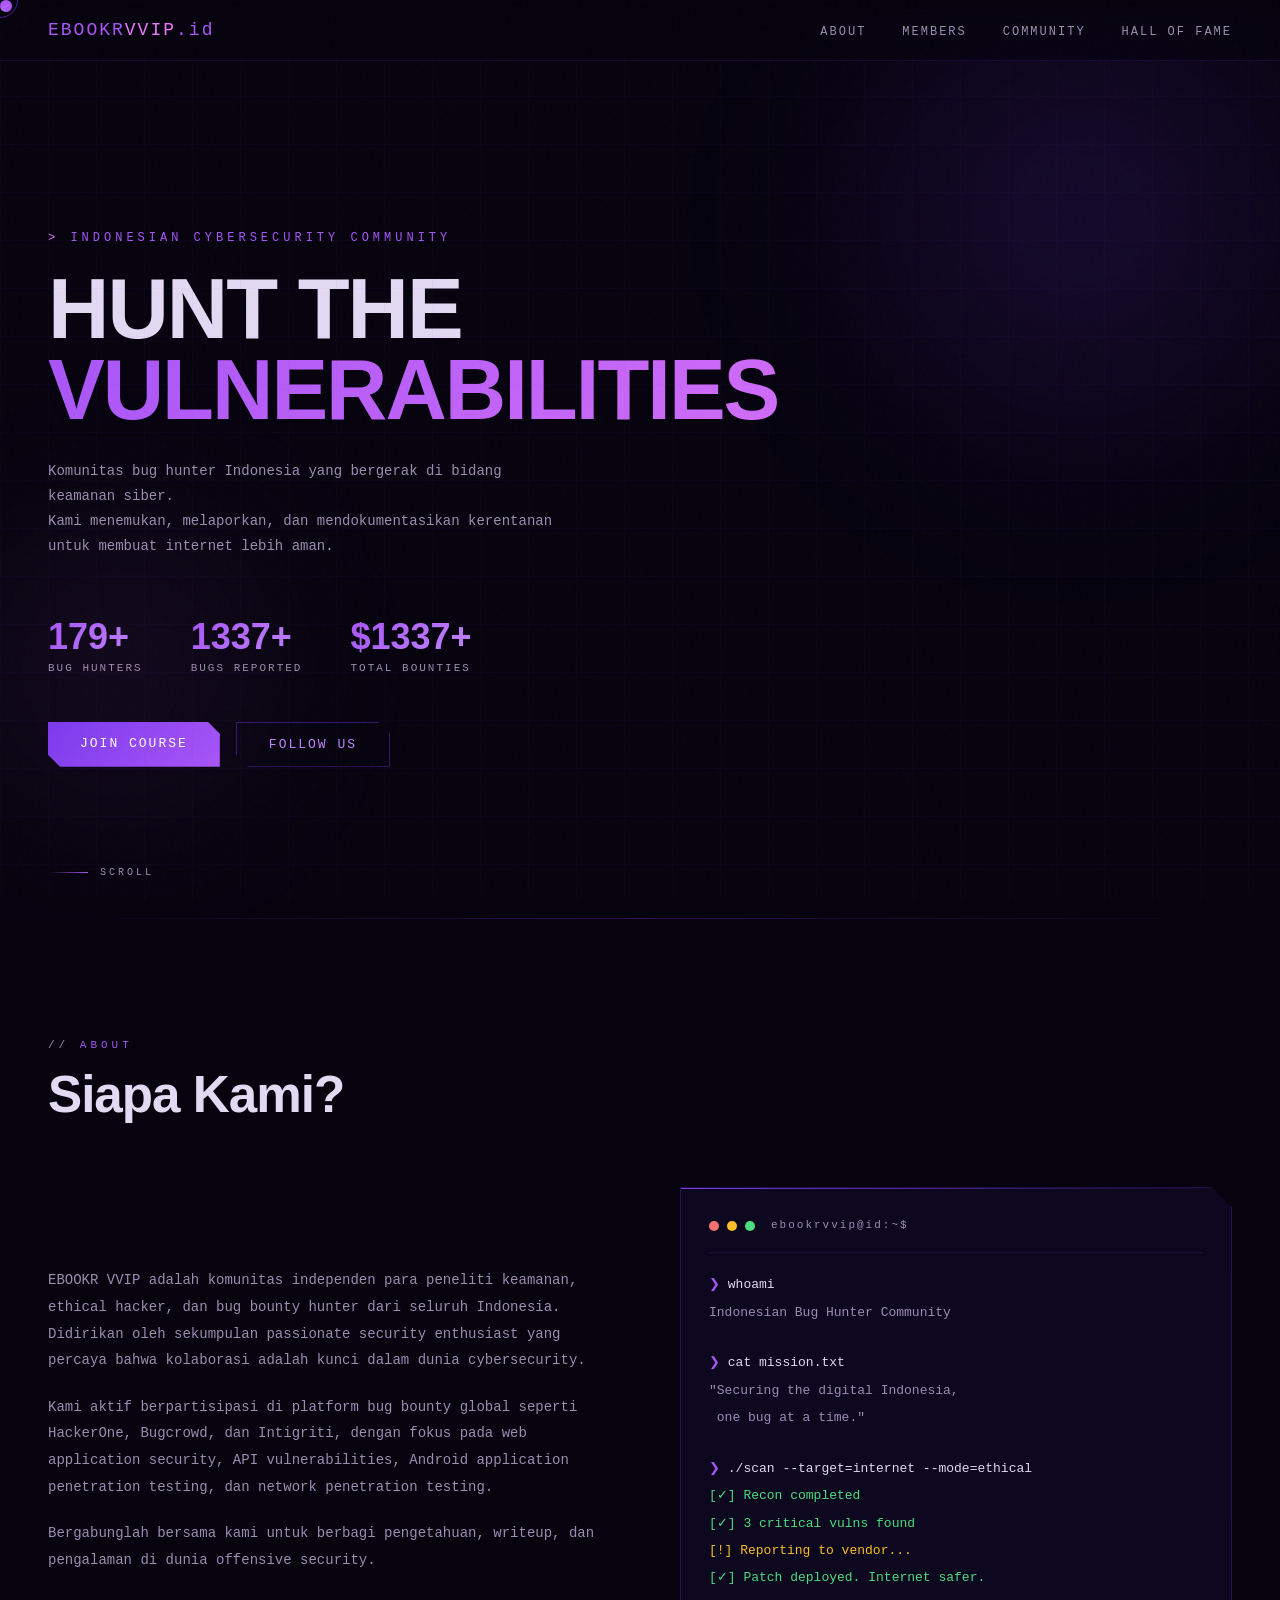
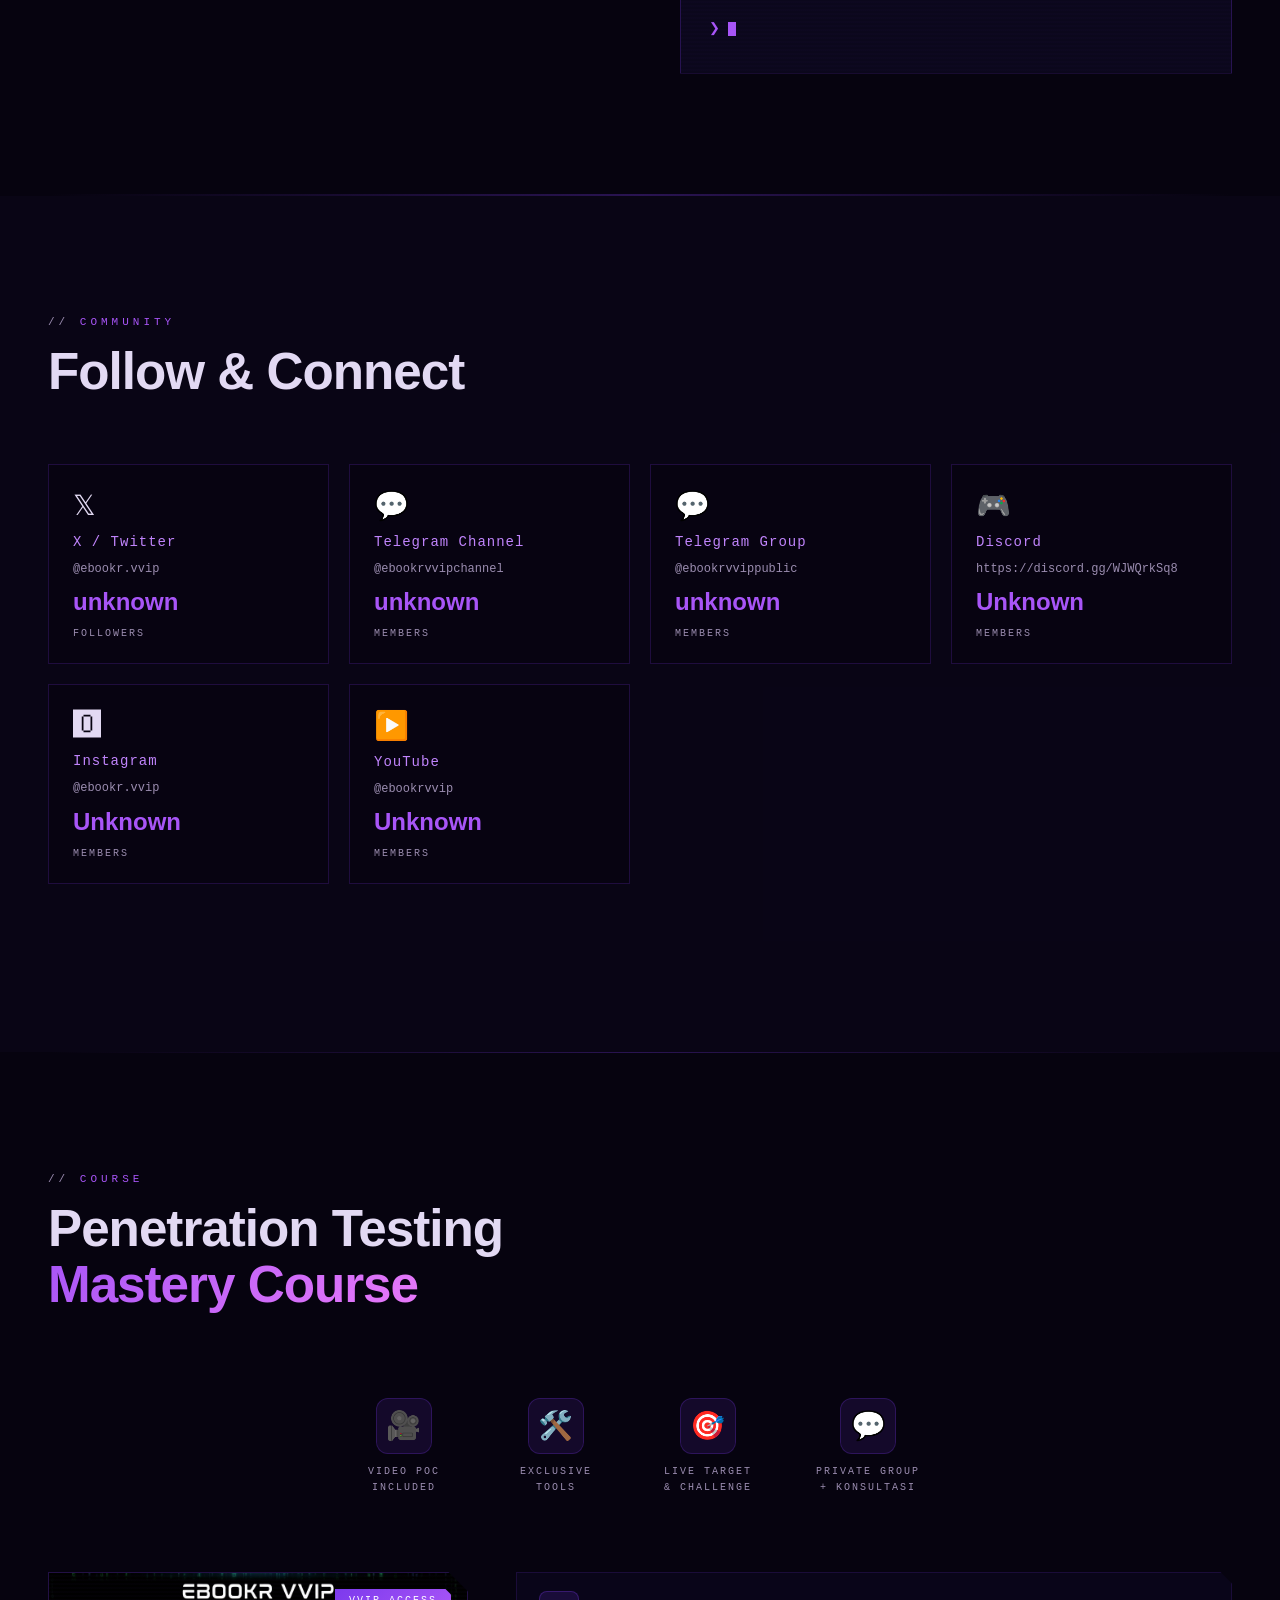
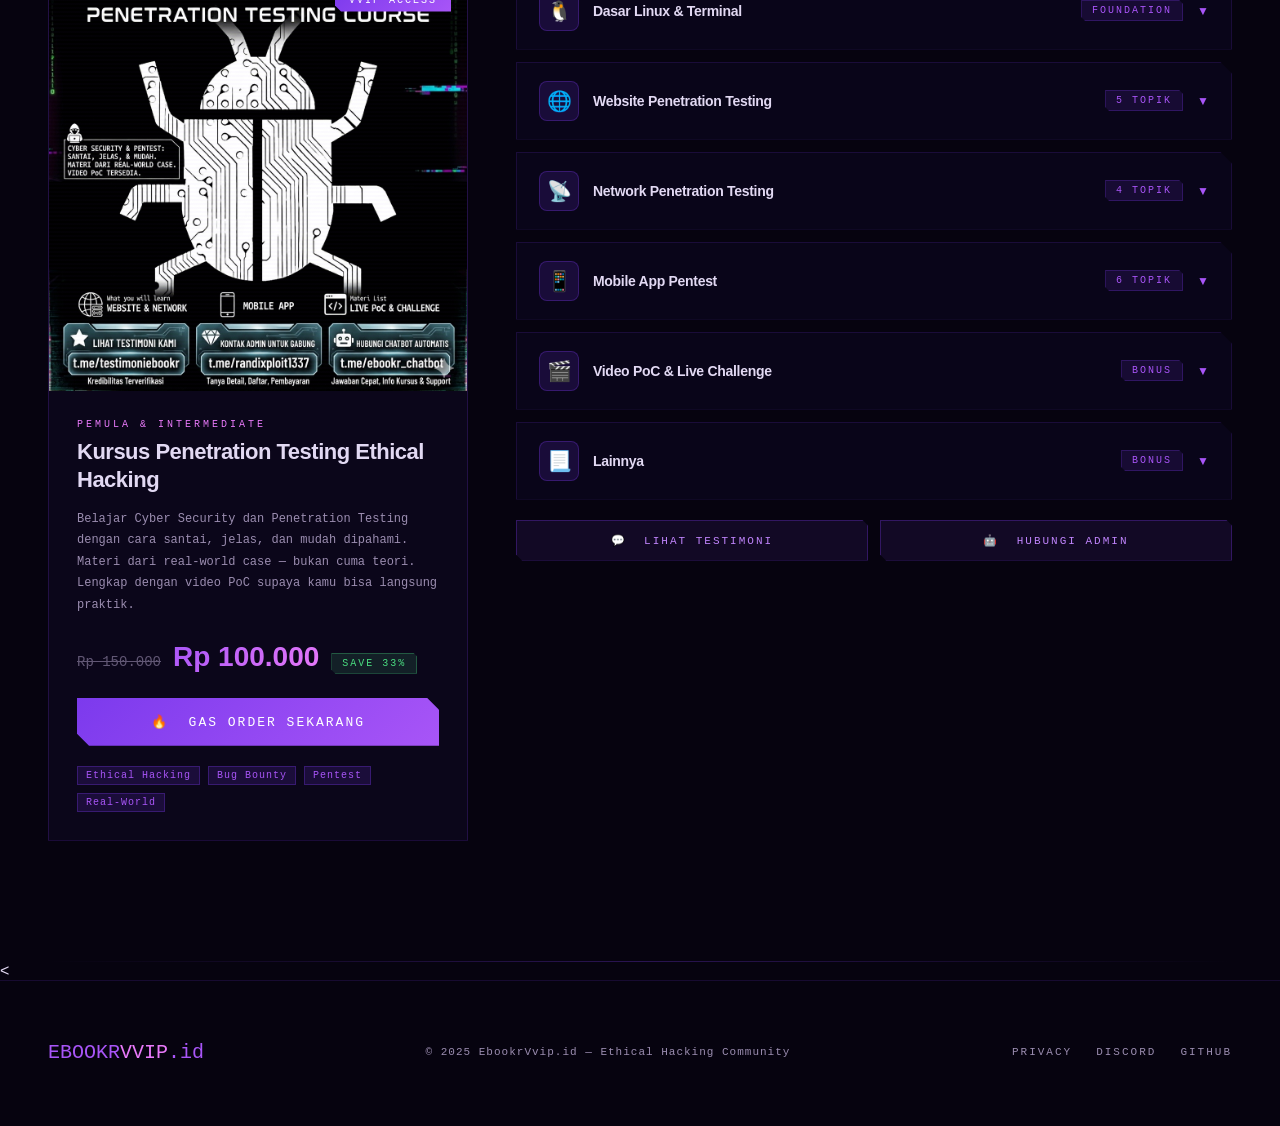
==== commit 19a87746: "Update index.html" ====
--- a/index.html
+++ b/index.html
@@ -5,7 +5,7 @@
 <meta name="viewport" content="width=device-width, initial-scale=1.0">
 <title>EbookrVvip Community</title>
 <link href="https://fonts.googleapis.com/css2?family=Share+Tech+Mono&family=Syne:wght@400;700;800&family=JetBrains+Mono:wght@300;400;700&display=swap" rel="stylesheet">
- <link rel="stylesheet" href="assets/style.css">
+<link rel="stylesheet" href="assets/style.css">
 <base target="_blank">
 </head>
 <body>
@@ -14,7 +14,7 @@
 <div class="countdown-banner" id="countdownBanner">
   <div class="countdown-left">
     <div class="countdown-pulse"></div>
-    <span class="countdown-text">🔥 <strong> Promo 33% </strong> — Berlaku sampai 1 Juni 2026</span>
+    <span class="countdown-text">🔥 <strong>Promo 33%</strong> — Berlaku sampai 1 Juni 2026</span>
   </div>
   <div class="countdown-timer" id="countdownTimer">
     <div class="timer-unit">
@@ -42,7 +42,6 @@
   </div>
   <button class="countdown-close" onclick="closeBanner()" title="Tutup">×</button>
 </div>
-
 
 <div class="cursor" id="cursor"></div>
 <div class="cursor-ring" id="cursorRing"></div>
@@ -109,7 +108,7 @@
   <div class="about-grid">
     <div class="about-text reveal">
       <p>EBOOKR VVIP adalah komunitas independen para peneliti keamanan, ethical hacker, dan bug bounty hunter dari seluruh Indonesia. Didirikan oleh sekumpulan passionate security enthusiast yang percaya bahwa kolaborasi adalah kunci dalam dunia cybersecurity.</p>
-      <p>Kami aktif berpartisipasi di platform bug bounty global seperti HackerOne, Bugcrowd, dan Intigriti, dengan fokus pada web application security, API vulnerabilities, Android application penetration testing,  dan network penetration testing.</p>
+      <p>Kami aktif berpartisipasi di platform bug bounty global seperti HackerOne, Bugcrowd, dan Intigriti, dengan fokus pada web application security, API vulnerabilities, Android application penetration testing, dan network penetration testing.</p>
       <p>Bergabunglah bersama kami untuk berbagi pengetahuan, writeup, dan pengalaman di dunia offensive security.</p>
     </div>
 
@@ -354,61 +353,7 @@
       <div class="socmed-flabel">Members</div>
     </a>
   </div>
-
-  <!-- Feed posts -->
-  <!--
-  <div class="section-label reveal" style="margin-bottom: 24px;">Latest Posts</div>
-  <div class="feed-grid">
-    <div class="feed-post reveal">
-      <div class="feed-platform"><div class="platform-dot"></div>X / Twitter</div>
-      <div class="feed-content">
-        Baru submit P1 ke <span class="highlight">@HackerOne</span> — IDOR di endpoint admin yang nge-bypass authorization check. Writeup coming soon 🔥
-        <span class="highlight">#BugBounty #IDOR #WebSecurity</span>
-      </div>
-      <div class="feed-engagement">
-        <span class="eng-item">♥ 142</span>
-        <span class="eng-item">↺ 38</span>
-        <span class="eng-item">💬 21</span>
-      </div>
-      <div class="feed-meta">
-        <span class="feed-author"><span>@randixploit</span></span>
-        <span class="feed-time">2 jam lalu</span>
-      </div>
-    </div>
-
-    <div class="feed-post reveal">
-      <div class="feed-platform"><div class="platform-dot"></div>Telegram</div>
-      <div class="feed-content">
-        <span class="highlight">[Writeup]</span> Cara bypass WAF menggunakan Unicode normalization di input parameter. Link artikel lengkap ada di channel. Jangan lupa share ke teman hunter kalian!
-      </div>
-      <div class="feed-engagement">
-        <span class="eng-item">👁 892</span>
-        <span class="eng-item">🔁 156</span>
-      </div>
-      <div class="feed-meta">
-        <span class="feed-author"><span>@vxNull</span></span>
-        <span class="feed-time">5 jam lalu</span>
-      </div>
-    </div>
-
-    <div class="feed-post reveal">
-      <div class="feed-platform"><div class="platform-dot"></div>Medium</div>
-      <div class="feed-content">
-        <span class="highlight">New writeup:</span> "From Zero to $5,000 — How I Found a Critical RCE in a Fortune 500 Company's Public API Using Only Open Source Tools"
-      </div>
-      <div class="feed-engagement">
-        <span class="eng-item">👏 312</span>
-        <span class="eng-item">💬 47</span>
-        <span class="eng-item">🔖 89</span>
-      </div>
-      <div class="feed-meta">
-        <span class="feed-author"><span>@cr4ckd3v</span></span>
-        <span class="feed-time">1 hari lalu</span>
-      </div>
-    </div>
-  </div>
 </section>
--->
 
 <div class="divider"></div>
 
@@ -594,8 +539,6 @@
           <div class="module-item">Konsultasi dengan Admin</div>
         </div>
       </div>
-
-      
 
       <!-- Contact row -->
       <div class="module-contact-row">
@@ -614,7 +557,7 @@
 <div class="divider"></div>
 
 <!-- FOOTER -->
-<footer>
+<<footer>
   <div class="footer-logo">EBOOKR<span>VVIP</span>.id</div>
   <div class="footer-copy">© 2025 EbookrVvip.id — Ethical Hacking Community</div>
   <div class="footer-links">
@@ -624,6 +567,6 @@
   </div>
 </footer>
 
-<script script="assets/script.js">
+<script src="assets/script.js"></script>
 </body>
 </html>
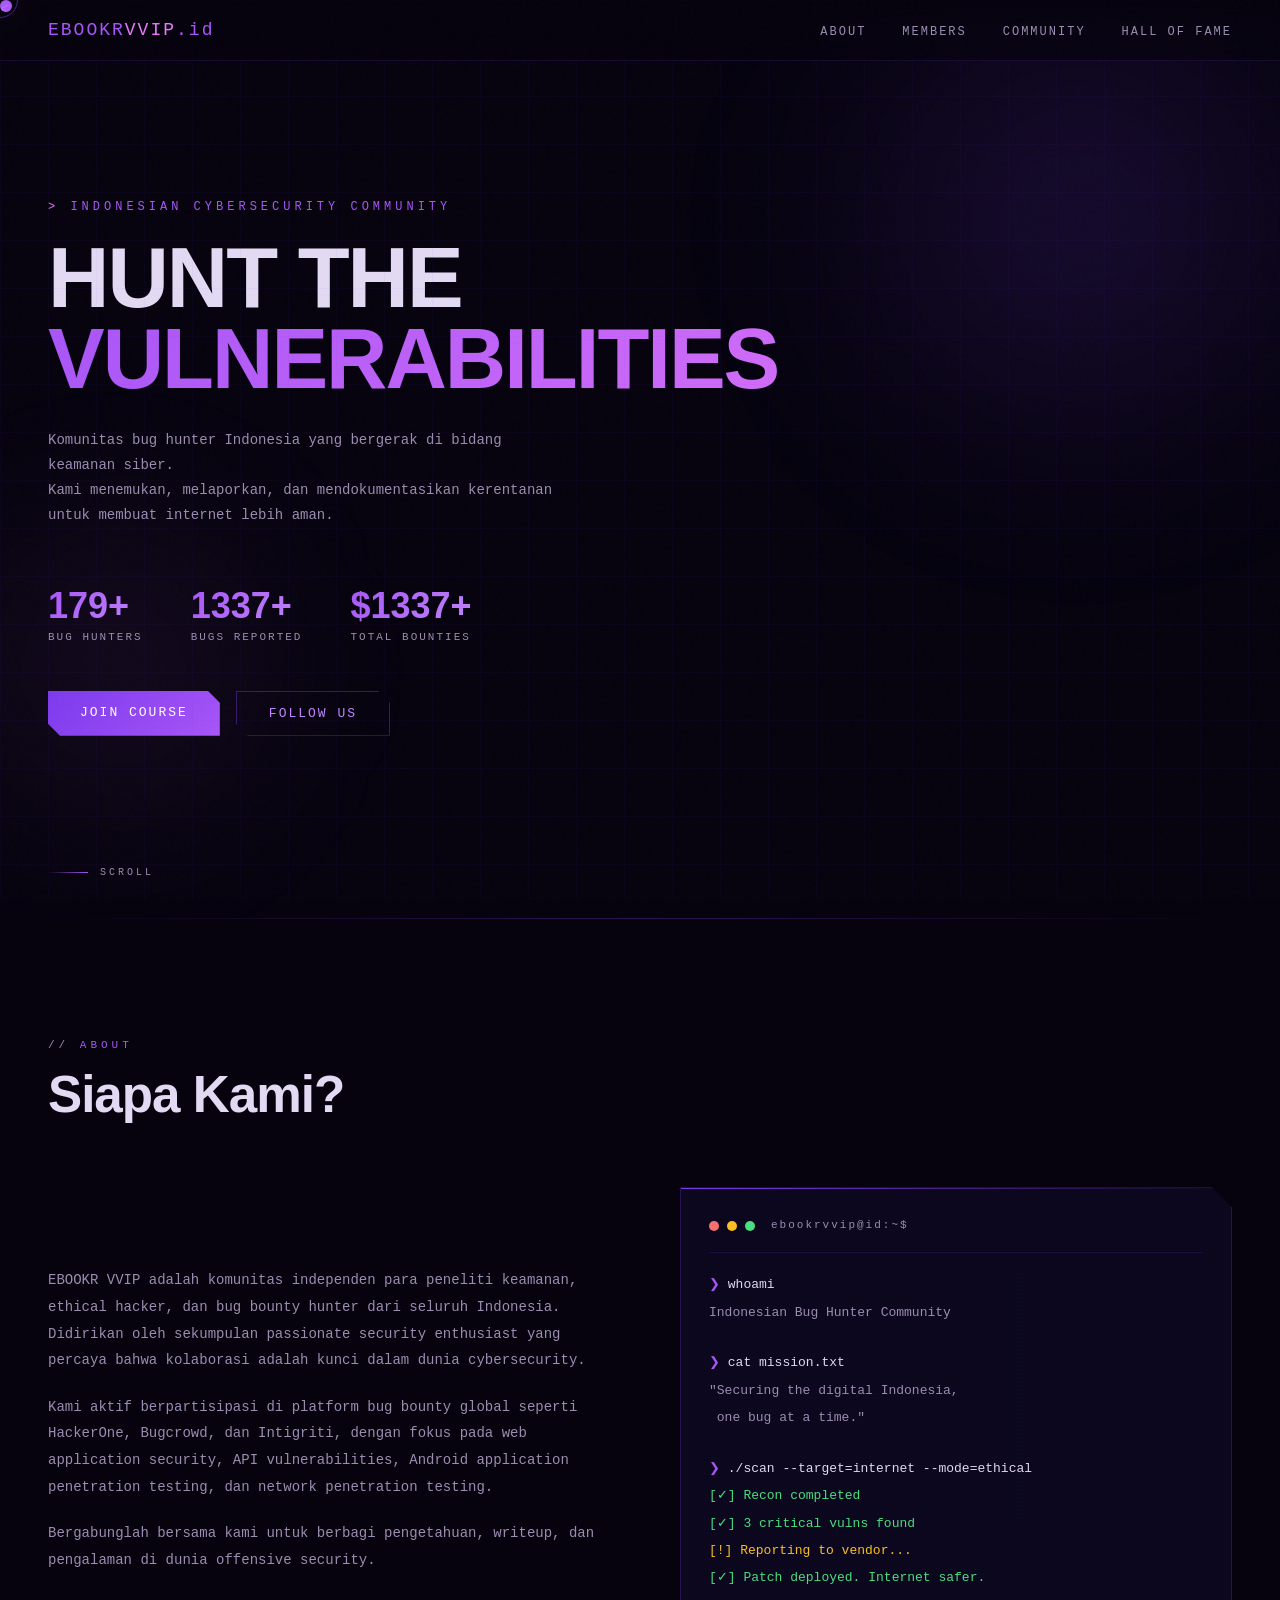
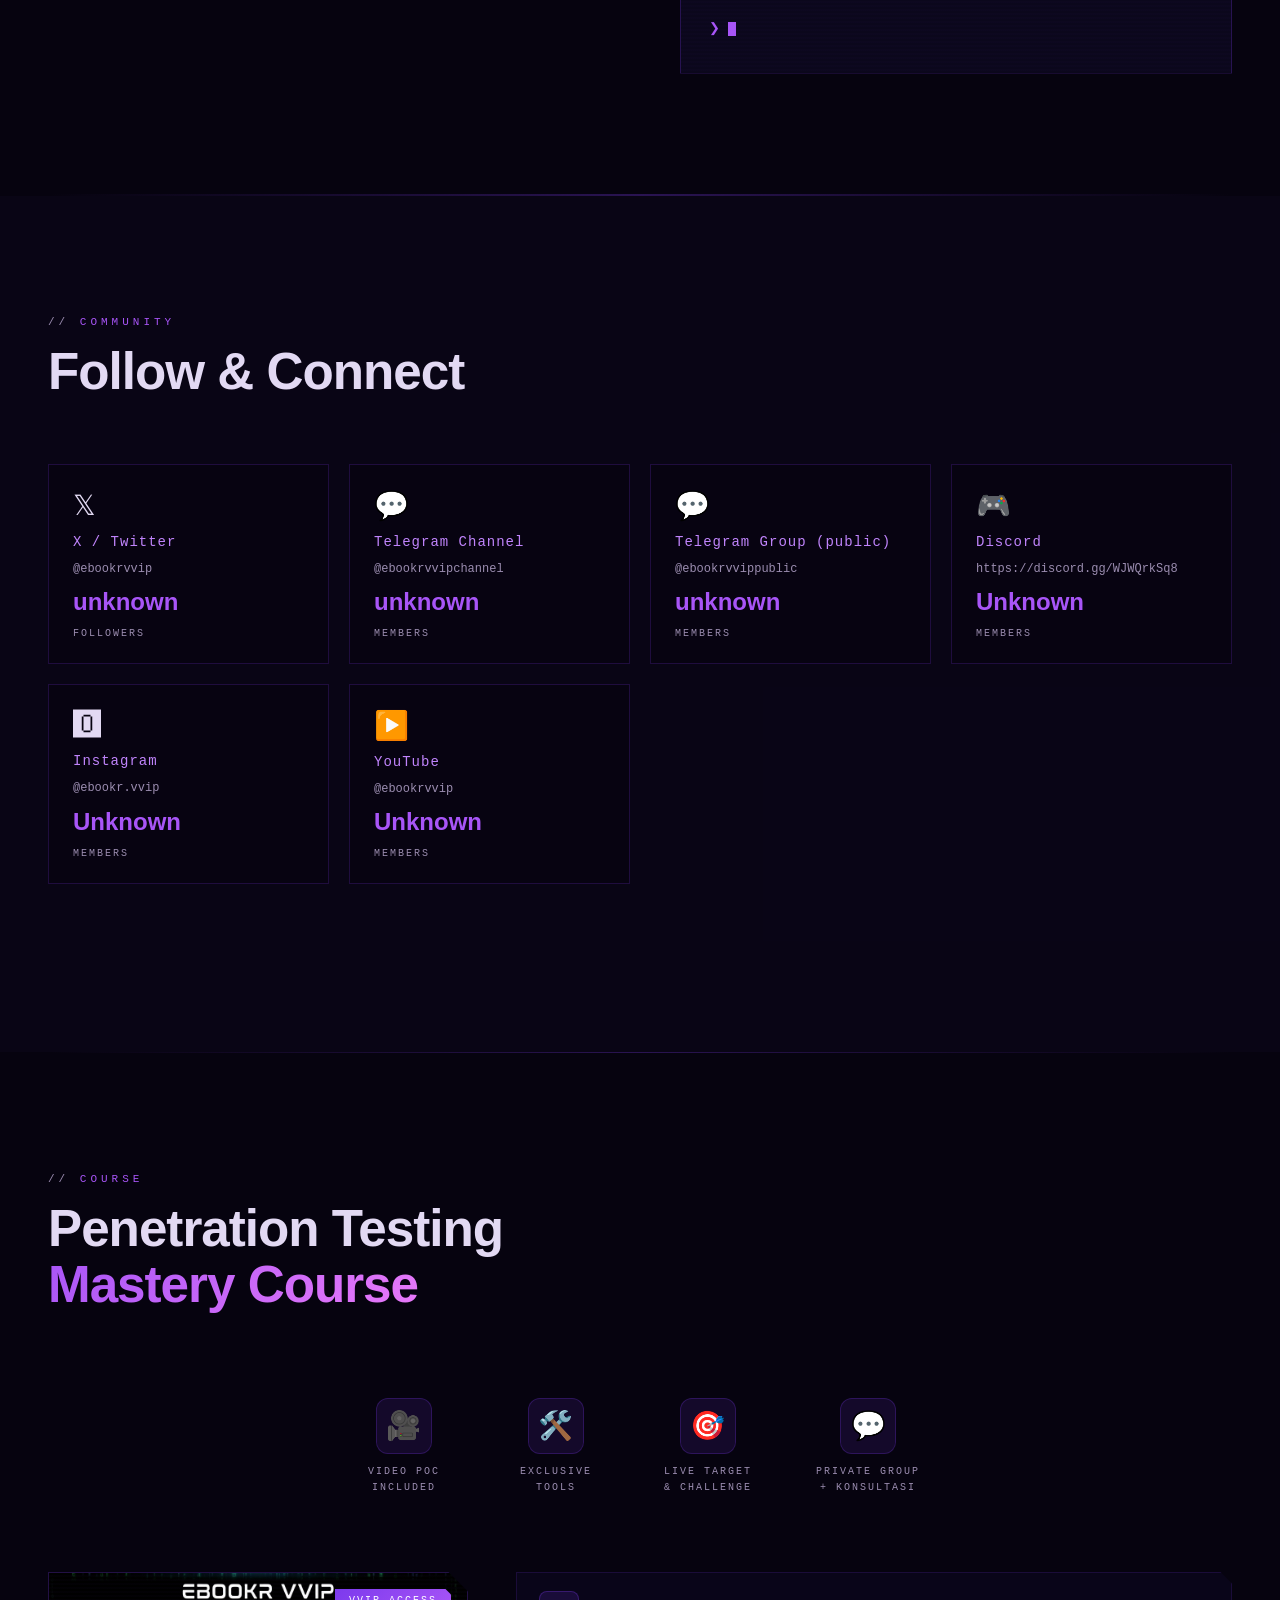
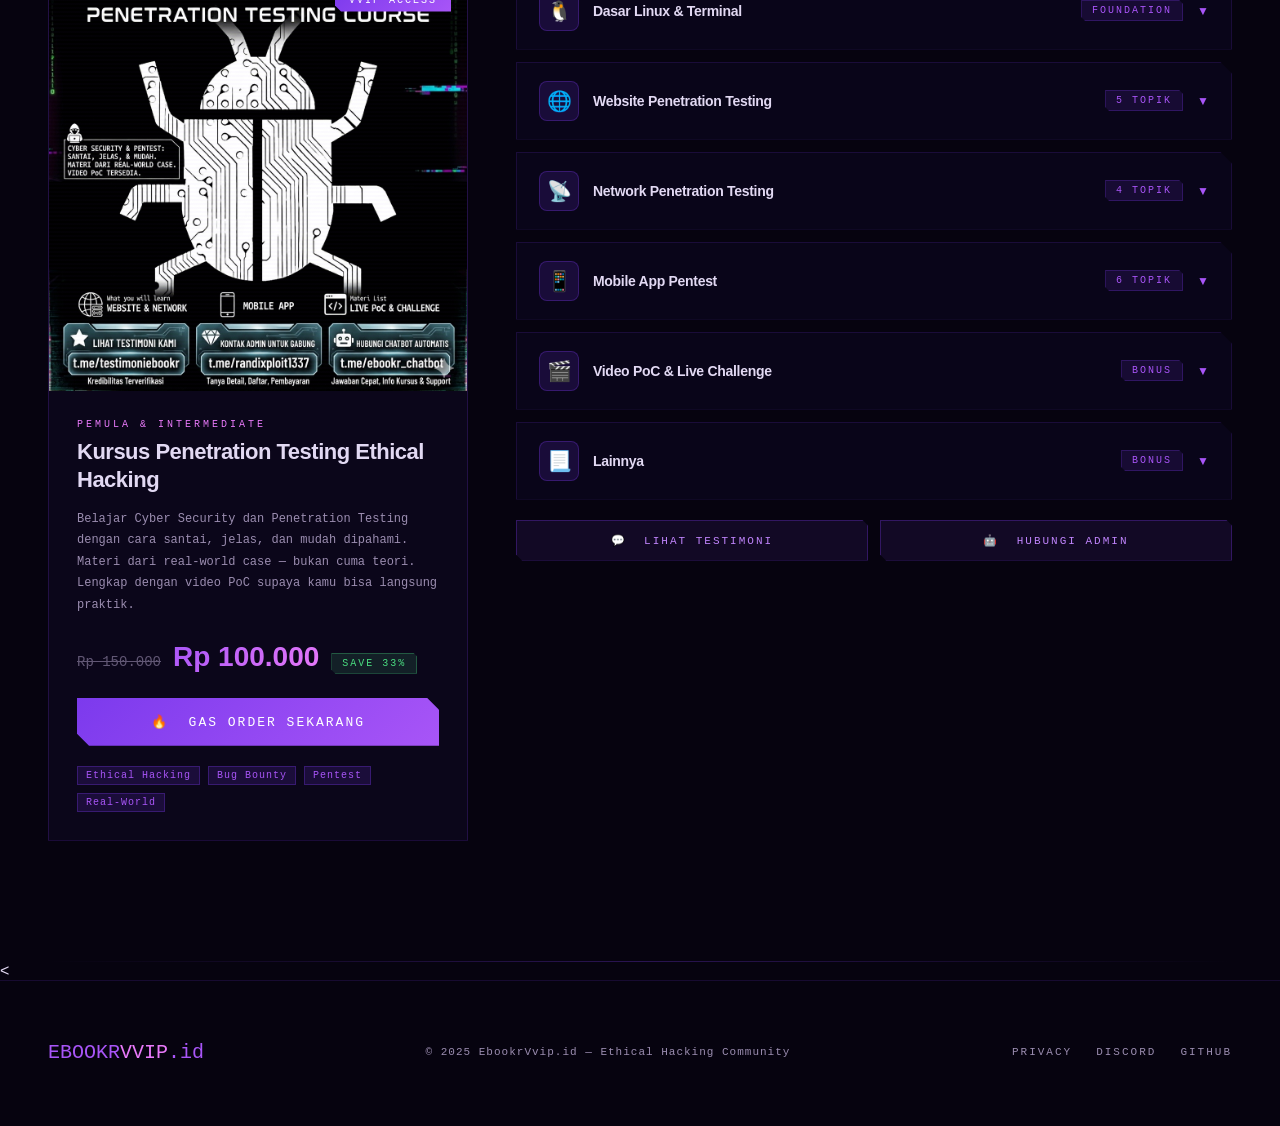
==== commit 36852efa: "Update index.html" ====
--- a/index.html
+++ b/index.html
@@ -310,42 +310,42 @@
   <div class="section-title reveal">Follow & Connect</div>
 
   <div class="socmed-grid reveal">
-    <a href="#" class="socmed-card">
+    <a href="//x.com/ebookrvvip" class="socmed-card">
       <div class="socmed-icon">𝕏</div>
       <div class="socmed-name">X / Twitter</div>
-      <div class="socmed-handle">@ebookr.vvip</div>
+      <div class="socmed-handle">@ebookrvvip</div>
       <div class="socmed-followers">unknown</div>
       <div class="socmed-flabel">Followers</div>
     </a>
-    <a href="#" class="socmed-card">
+    <a href="//t.me/ebookrvvipchannel" class="socmed-card">
       <div class="socmed-icon">💬</div>
       <div class="socmed-name">Telegram Channel</div>
       <div class="socmed-handle">@ebookrvvipchannel</div>
       <div class="socmed-followers">unknown</div>
       <div class="socmed-flabel">Members</div>
     </a>
-    <a href="#" class="socmed-card">
+    <a href="//t.me/ebookrvvippublic" class="socmed-card">
       <div class="socmed-icon">💬</div>
-      <div class="socmed-name">Telegram Group</div>
+      <div class="socmed-name">Telegram Group (public)</div>
       <div class="socmed-handle">@ebookrvvippublic</div>
       <div class="socmed-followers">unknown</div>
       <div class="socmed-flabel">Members</div>
     </a>
-    <a href="#" class="socmed-card">
+    <a href="https://discord.gg/WJWQrkSq8" class="socmed-card">
       <div class="socmed-icon">🎮</div>
       <div class="socmed-name">Discord</div>
       <div class="socmed-handle">https://discord.gg/WJWQrkSq8</div>
       <div class="socmed-followers">Unknown</div>
       <div class="socmed-flabel">Members</div>
     </a>
-    <a href="#" class="socmed-card">
+    <a href="//instagram.com/ebookr.vvip" class="socmed-card">
       <div class="socmed-icon">🅾</div>
       <div class="socmed-name">Instagram</div>
       <div class="socmed-handle">@ebookr.vvip</div>
       <div class="socmed-followers">Unknown</div>
       <div class="socmed-flabel">Members</div>
     </a>
-    <a href="#" class="socmed-card">
+    <a href="/youtube.com/ebookrvvip" class="socmed-card">
       <div class="socmed-icon">▶️</div>
       <div class="socmed-name">YouTube</div>
       <div class="socmed-handle">@ebookrvvip</div>
--- a/assets/style.css
+++ b/assets/style.css
@@ -69,6 +69,168 @@
   background-size: 48px 48px;
   pointer-events: none;
   z-index: 0;
+}
+
+/* ─── COUNTDOWN BANNER ─── */
+.countdown-banner {
+  position: fixed;
+  top: 62px;
+  left: 0; right: 0;
+  z-index: 99;
+  background: linear-gradient(135deg, rgba(124,58,237,0.15), rgba(232,121,249,0.08));
+  border-bottom: 1px solid rgba(124,58,237,0.25);
+  backdrop-filter: blur(12px);
+  padding: 14px 48px;
+  display: flex;
+  align-items: center;
+  justify-content: space-between;
+  gap: 24px;
+  flex-wrap: wrap;
+  transition: transform 0.4s ease, opacity 0.4s ease;
+}
+
+.countdown-banner.hidden {
+  transform: translateY(-100%);
+  opacity: 0;
+  pointer-events: none;
+}
+
+.countdown-banner::before {
+  content: '';
+  position: absolute;
+  top: 0; left: 0; right: 0;
+  height: 1px;
+  background: linear-gradient(90deg, transparent, var(--purple-bright), var(--accent), transparent);
+  opacity: 0.6;
+}
+
+.countdown-left {
+  display: flex;
+  align-items: center;
+  gap: 14px;
+  flex-wrap: wrap;
+}
+
+.countdown-pulse {
+  width: 10px;
+  height: 10px;
+  border-radius: 50%;
+  background: var(--accent);
+  box-shadow: 0 0 12px var(--accent);
+  animation: pulse-dot 2s ease-in-out infinite;
+  flex-shrink: 0;
+}
+
+@keyframes pulse-dot {
+  0%, 100% { transform: scale(1); opacity: 1; }
+  50% { transform: scale(1.4); opacity: 0.6; }
+}
+
+.countdown-text {
+  font-family: 'JetBrains Mono', monospace;
+  font-size: 13px;
+  color: var(--text);
+  letter-spacing: 0.5px;
+}
+
+.countdown-text strong {
+  color: var(--accent);
+  font-weight: 700;
+}
+
+.countdown-timer {
+  display: flex;
+  align-items: center;
+  gap: 6px;
+  font-family: 'Share Tech Mono', monospace;
+  font-size: 18px;
+  color: var(--text);
+}
+
+.timer-unit {
+  display: flex;
+  flex-direction: column;
+  align-items: center;
+  gap: 2px;
+  min-width: 44px;
+}
+
+.timer-num {
+  font-size: 22px;
+  font-weight: 700;
+  color: var(--purple-glow);
+  line-height: 1;
+  text-shadow: 0 0 10px rgba(192,132,252,0.3);
+}
+
+.timer-label {
+  font-family: 'JetBrains Mono', monospace;
+  font-size: 9px;
+  color: var(--text-dim);
+  letter-spacing: 2px;
+  text-transform: uppercase;
+}
+
+.timer-sep {
+  color: var(--purple-dim);
+  font-size: 16px;
+  margin-top: -8px;
+  animation: blink-sep 1s step-end infinite;
+}
+
+@keyframes blink-sep {
+  0%, 100% { opacity: 1; }
+  50% { opacity: 0.3; }
+}
+
+.countdown-cta {
+  display: flex;
+  align-items: center;
+  gap: 12px;
+}
+
+.countdown-btn {
+  padding: 8px 20px;
+  background: linear-gradient(135deg, var(--purple), var(--purple-bright));
+  color: white;
+  font-family: 'JetBrains Mono', monospace;
+  font-size: 11px;
+  letter-spacing: 2px;
+  text-transform: uppercase;
+  text-decoration: none;
+  border: none;
+  cursor: pointer;
+  clip-path: polygon(0 0, calc(100% - 8px) 0, 100% 8px, 100% 100%, 8px 100%, 0 calc(100% - 8px));
+  transition: all 0.2s;
+  white-space: nowrap;
+}
+
+.countdown-btn:hover {
+  background: linear-gradient(135deg, var(--purple-bright), var(--accent));
+  box-shadow: 0 0 20px rgba(168,85,247,0.4);
+}
+
+.countdown-close {
+  position: absolute;
+  top: 50%;
+  right: 16px;
+  transform: translateY(-50%);
+  width: 24px;
+  height: 24px;
+  display: flex;
+  align-items: center;
+  justify-content: center;
+  background: none;
+  border: none;
+  color: var(--text-dim);
+  font-size: 16px;
+  cursor: pointer;
+  transition: color 0.2s;
+  padding: 0;
+}
+
+.countdown-close:hover {
+  color: var(--red);
 }
 
 /* NAV */
@@ -1178,202 +1340,6 @@
   .course-perks { gap: 16px; }
   .perk-item { min-width: 100px; padding: 14px 10px; }
   .perk-icon { width: 44px; height: 44px; font-size: 22px; }
-}
-
-/* ─── COUNTDOWN BANNER ─── */
-.countdown-banner {
-  position: fixed;
-  top: 62px; /* right below nav */
-  left: 0; right: 0;
-  z-index: 99;
-  background: linear-gradient(135deg, rgba(124,58,237,0.15), rgba(232,121,249,0.08));
-  border-bottom: 1px solid rgba(124,58,237,0.25);
-  backdrop-filter: blur(12px);
-  padding: 14px 48px;
-  display: flex;
-  align-items: center;
-  justify-content: space-between;
-  gap: 24px;
-  flex-wrap: wrap;
-  transition: transform 0.4s ease, opacity 0.4s ease;
-}
-
-.countdown-banner.hidden {
-  transform: translateY(-100%);
-  opacity: 0;
-  pointer-events: none;
-}
-
-.countdown-banner::before {
-  content: '';
-  position: absolute;
-  top: 0; left: 0; right: 0;
-  height: 1px;
-  background: linear-gradient(90deg, transparent, var(--purple-bright), var(--accent), transparent);
-  opacity: 0.6;
-}
-
-.countdown-left {
-  display: flex;
-  align-items: center;
-  gap: 14px;
-  flex-wrap: wrap;
-}
-
-.countdown-pulse {
-  width: 10px;
-  height: 10px;
-  border-radius: 50%;
-  background: var(--accent);
-  box-shadow: 0 0 12px var(--accent);
-  animation: pulse-dot 2s ease-in-out infinite;
-  flex-shrink: 0;
-}
-
-@keyframes pulse-dot {
-  0%, 100% { transform: scale(1); opacity: 1; }
-  50% { transform: scale(1.4); opacity: 0.6; }
-}
-
-.countdown-text {
-  font-family: 'JetBrains Mono', monospace;
-  font-size: 13px;
-  color: var(--text);
-  letter-spacing: 0.5px;
-}
-
-.countdown-text strong {
-  color: var(--accent);
-  font-weight: 700;
-}
-
-.countdown-timer {
-  display: flex;
-  align-items: center;
-  gap: 6px;
-  font-family: 'Share Tech Mono', monospace;
-  font-size: 18px;
-  color: var(--text);
-}
-
-.timer-unit {
-  display: flex;
-  flex-direction: column;
-  align-items: center;
-  gap: 2px;
-  min-width: 44px;
-}
-
-.timer-num {
-  font-size: 22px;
-  font-weight: 700;
-  color: var(--purple-glow);
-  line-height: 1;
-  text-shadow: 0 0 10px rgba(192,132,252,0.3);
-}
-
-.timer-label {
-  font-family: 'JetBrains Mono', monospace;
-  font-size: 9px;
-  color: var(--text-dim);
-  letter-spacing: 2px;
-  text-transform: uppercase;
-}
-
-.timer-sep {
-  color: var(--purple-dim);
-  font-size: 16px;
-  margin-top: -8px;
-  animation: blink-sep 1s step-end infinite;
-}
-
-@keyframes blink-sep {
-  0%, 100% { opacity: 1; }
-  50% { opacity: 0.3; }
-}
-
-.countdown-cta {
-  display: flex;
-  align-items: center;
-  gap: 12px;
-}
-
-.countdown-code {
-  font-family: 'JetBrains Mono', monospace;
-  font-size: 11px;
-  padding: 6px 14px;
-  background: rgba(124,58,237,0.15);
-  border: 1px dashed rgba(124,58,237,0.4);
-  color: var(--purple-glow);
-  letter-spacing: 2px;
-  text-transform: uppercase;
-  cursor: pointer;
-  transition: all 0.2s;
-  position: relative;
-}
-
-.countdown-code:hover {
-  background: rgba(124,58,237,0.25);
-  border-style: solid;
-  border-color: var(--purple-bright);
-}
-
-.countdown-code.copied {
-  background: rgba(74,222,128,0.15);
-  border-color: var(--green);
-  color: var(--green);
-}
-
-.countdown-btn {
-  padding: 8px 20px;
-  background: linear-gradient(135deg, var(--purple), var(--purple-bright));
-  color: white;
-  font-family: 'JetBrains Mono', monospace;
-  font-size: 11px;
-  letter-spacing: 2px;
-  text-transform: uppercase;
-  text-decoration: none;
-  border: none;
-  cursor: pointer;
-  clip-path: polygon(0 0, calc(100% - 8px) 0, 100% 8px, 100% 100%, 8px 100%, 0 calc(100% - 8px));
-  transition: all 0.2s;
-  white-space: nowrap;
-}
-
-.countdown-btn:hover {
-  background: linear-gradient(135deg, var(--purple-bright), var(--accent));
-  box-shadow: 0 0 20px rgba(168,85,247,0.4);
-}
-
-.countdown-close {
-  position: absolute;
-  top: 50%;
-  right: 16px;
-  transform: translateY(-50%);
-  width: 24px;
-  height: 24px;
-  display: flex;
-  align-items: center;
-  justify-content: center;
-  background: none;
-  border: none;
-  color: var(--text-dim);
-  font-size: 16px;
-  cursor: pointer;
-  transition: color 0.2s;
-  padding: 0;
-}
-
-.countdown-close:hover {
-  color: var(--red);
-}
-
-/* Push hero down when banner is visible */
-.hero {
-  padding-top: 62px; /* nav height */
-}
-
-@media (max-width: 900px) {
   .countdown-banner {
     padding: 12px 24px;
     top: 58px;
@@ -1385,8 +1351,6 @@
   .timer-num { font-size: 18px; }
   .timer-unit { min-width: 36px; }
   .countdown-cta { gap: 8px; }
-  .countdown-code { font-size: 10px; padding: 5px 10px; }
   .countdown-btn { font-size: 10px; padding: 6px 14px; }
   .countdown-close { right: 10px; }
-  .hero { padding-top: 58px; }
-}
+}
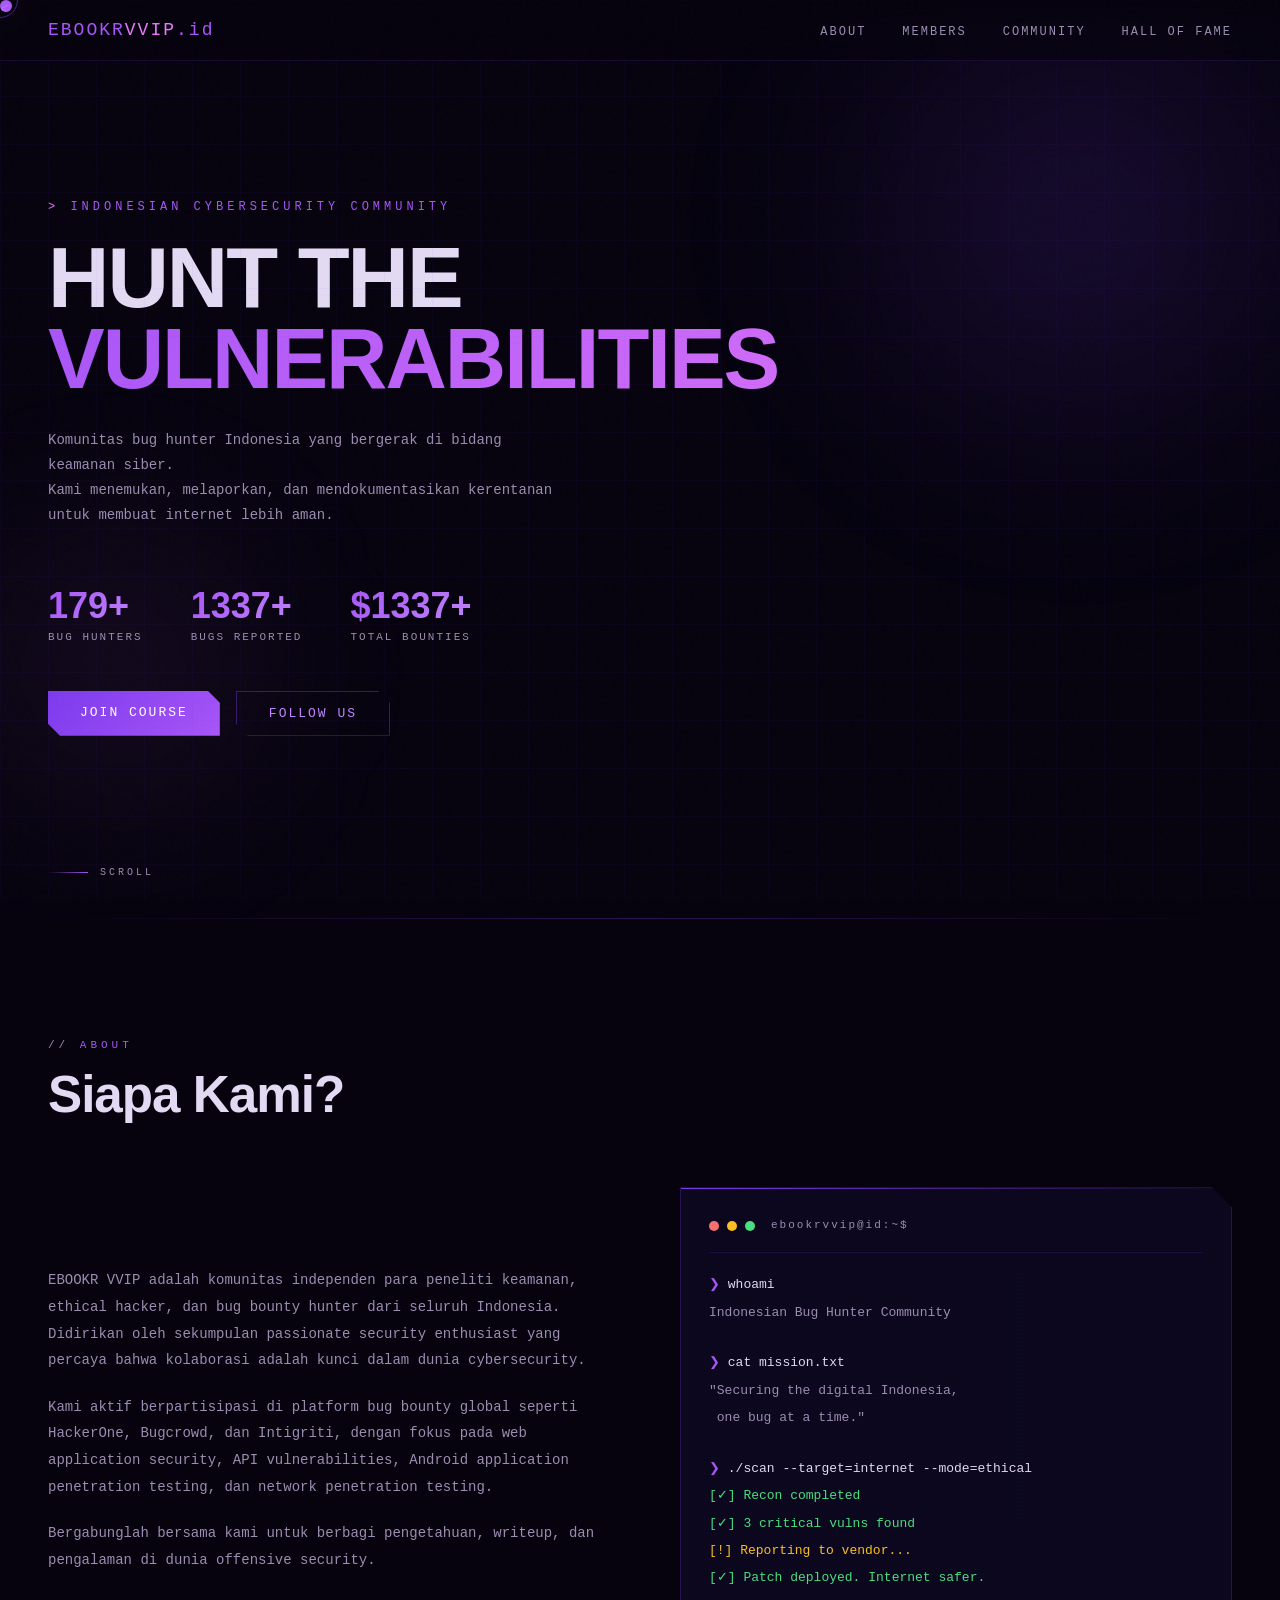
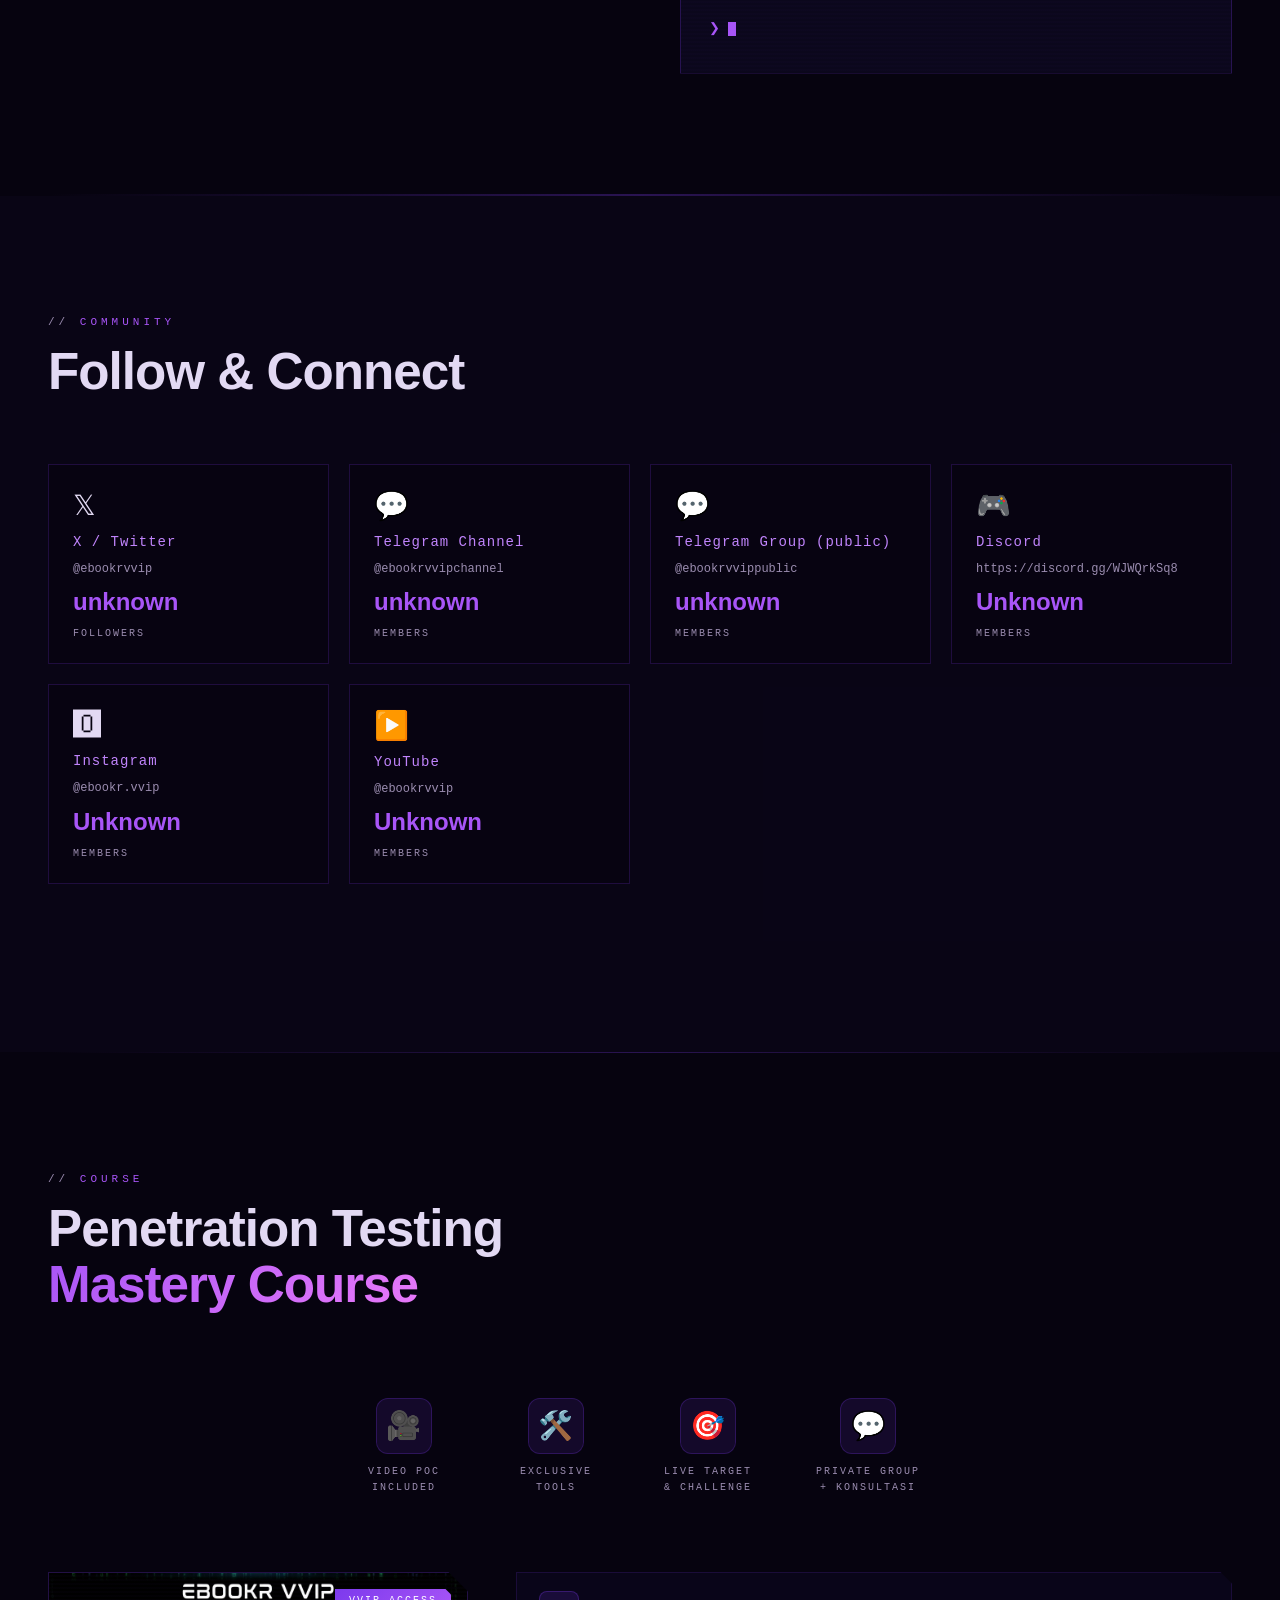
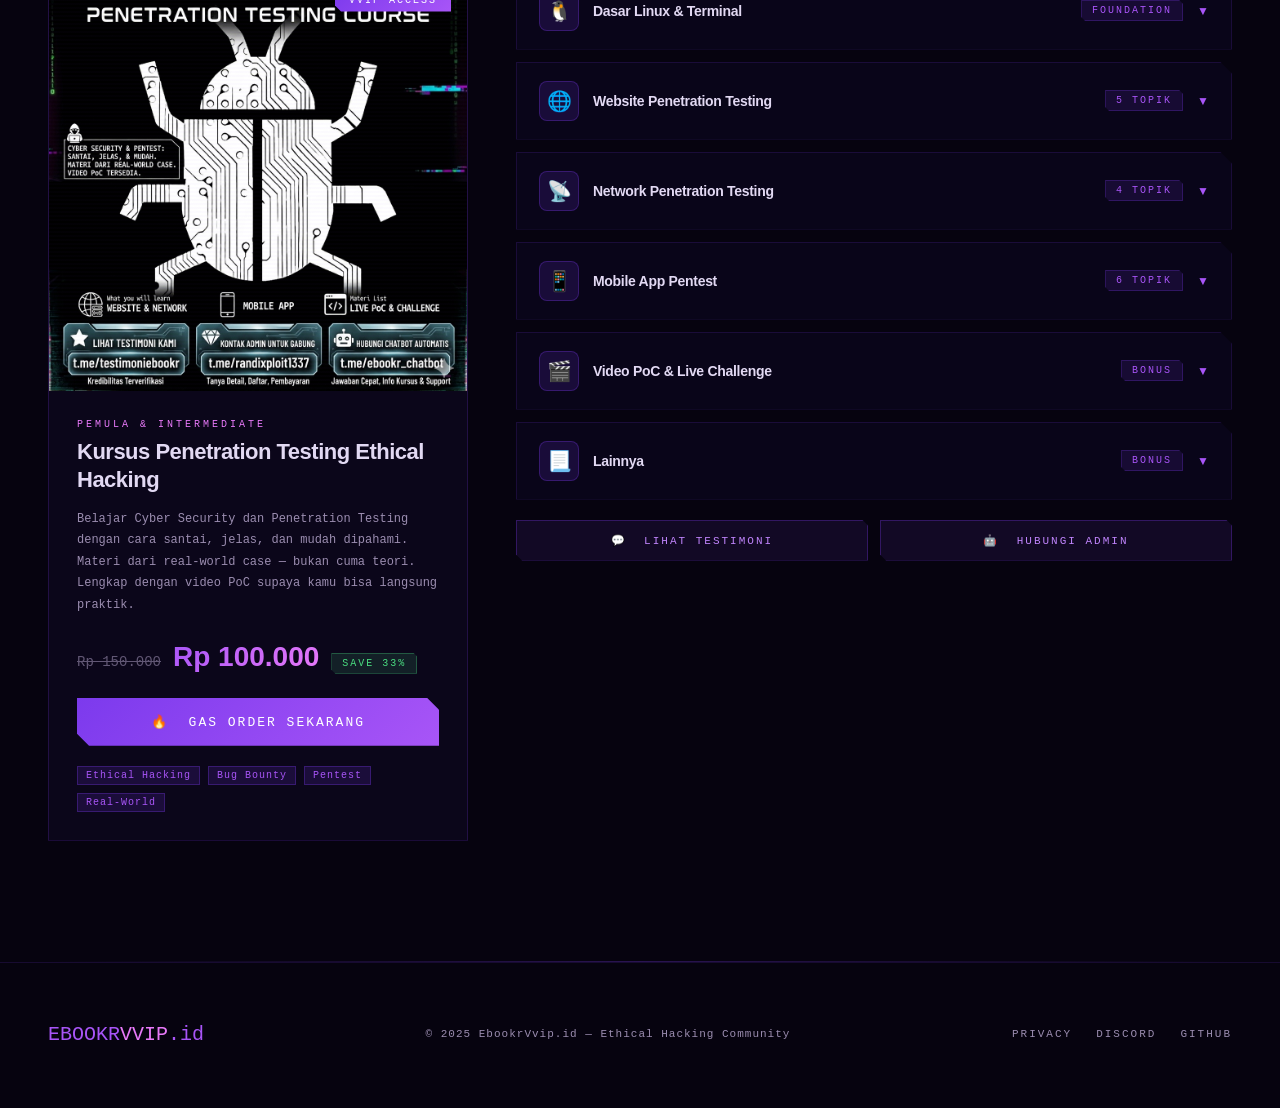
==== commit 2e3bb32e: "Update index.html" ====
--- a/index.html
+++ b/index.html
@@ -345,7 +345,7 @@
       <div class="socmed-followers">Unknown</div>
       <div class="socmed-flabel">Members</div>
     </a>
-    <a href="/youtube.com/ebookrvvip" class="socmed-card">
+    <a href="//youtube.com/ebookrvvip" class="socmed-card">
       <div class="socmed-icon">▶️</div>
       <div class="socmed-name">YouTube</div>
       <div class="socmed-handle">@ebookrvvip</div>
@@ -557,7 +557,7 @@
 <div class="divider"></div>
 
 <!-- FOOTER -->
-<<footer>
+<footer>
   <div class="footer-logo">EBOOKR<span>VVIP</span>.id</div>
   <div class="footer-copy">© 2025 EbookrVvip.id — Ethical Hacking Community</div>
   <div class="footer-links">
